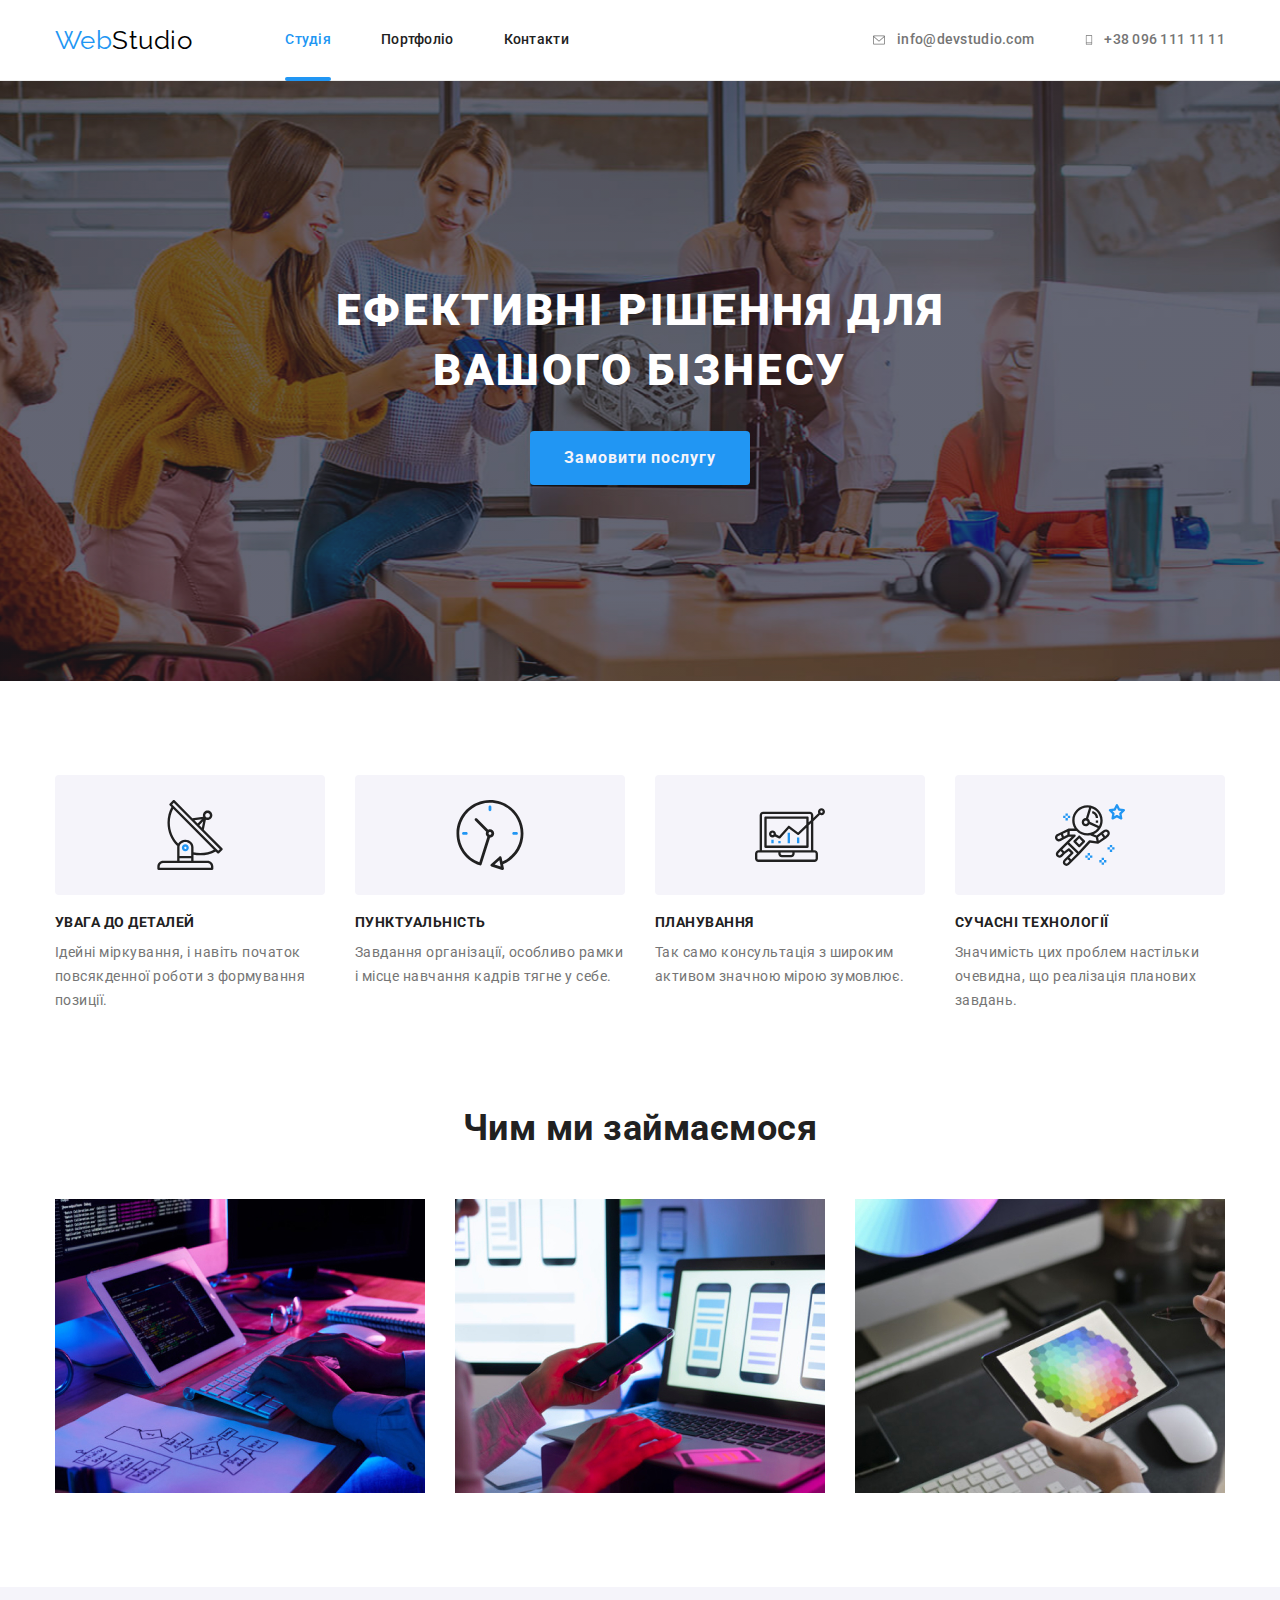
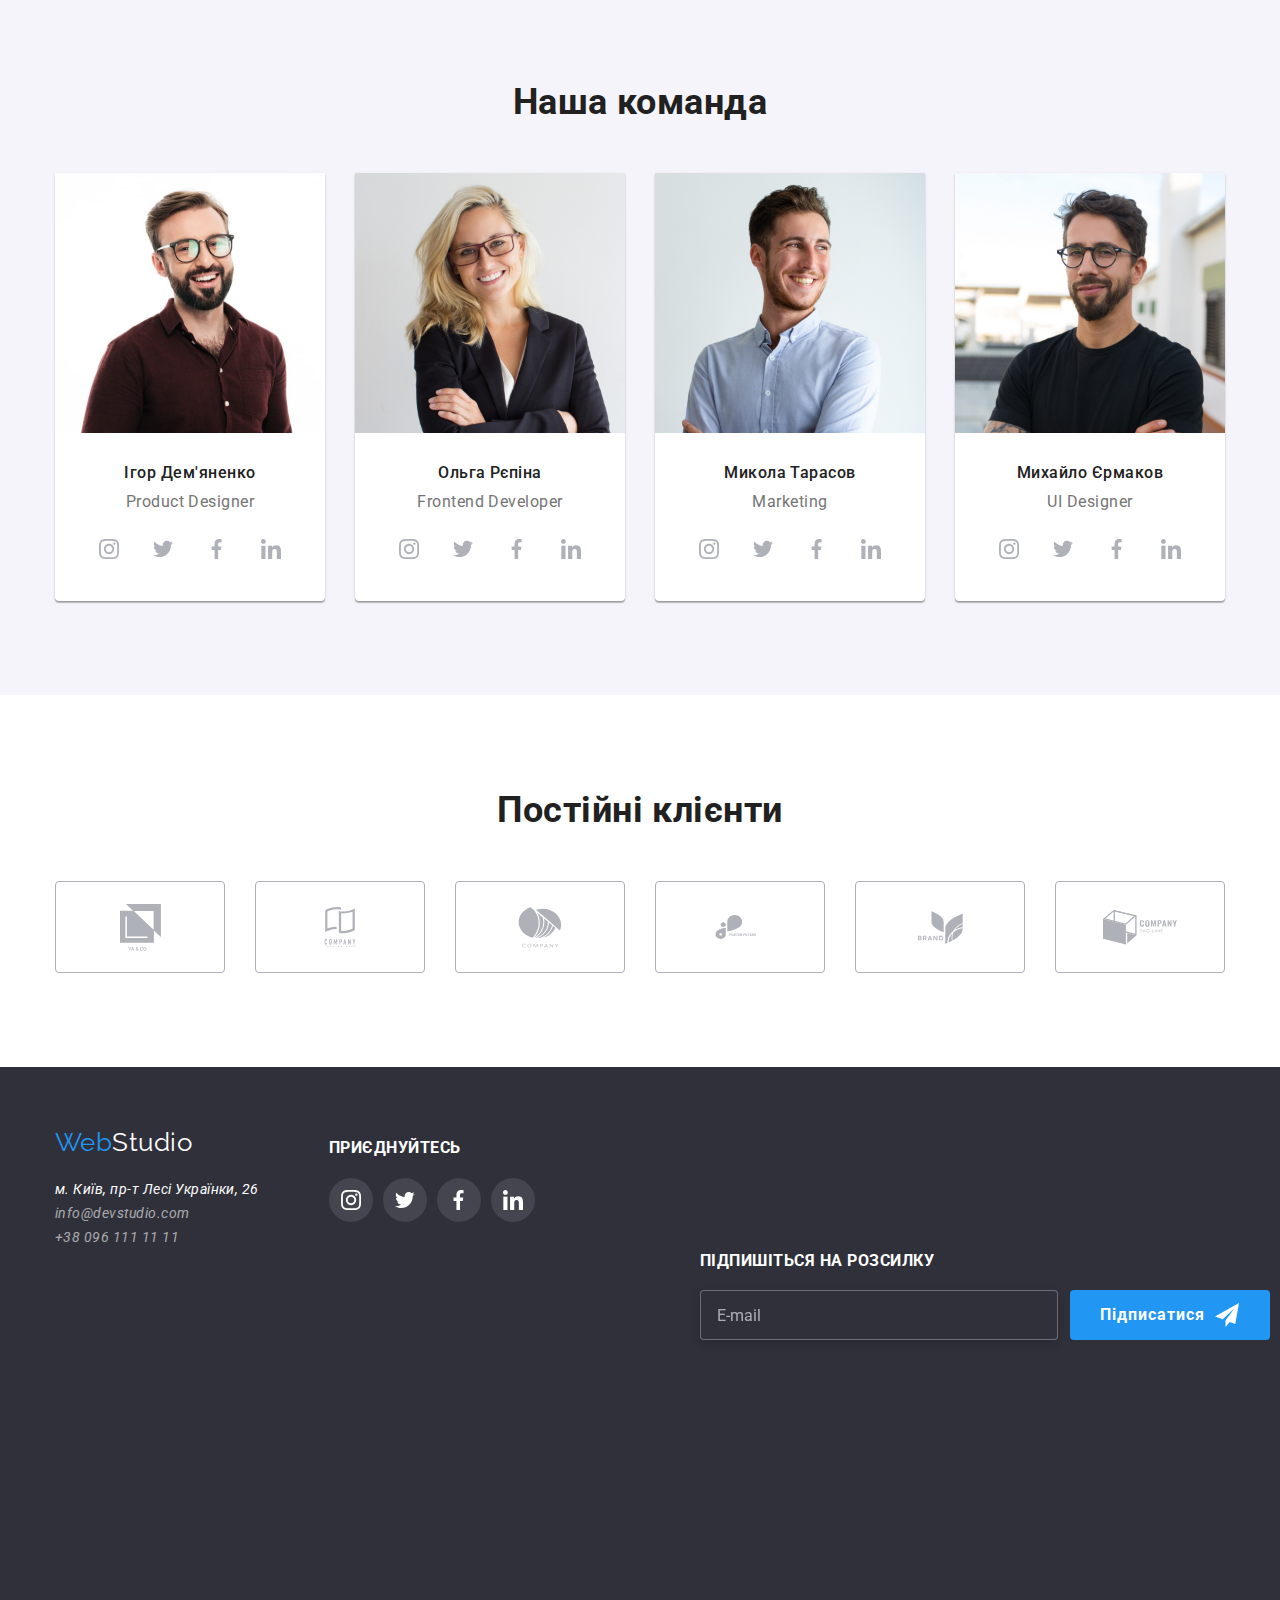
==== index.html @ 7c3bb938 "good" ====
<!DOCTYPE html>
<html lang="uk">
  <head>
    <meta charset="UTF-8" />
    <meta http-equiv="X-UA-Compatible" content="IE=edge" />
    <meta name="viewport" content="width=device-width, initial-scale=1.0" />
    <title>Студія</title>
    <link
      href="https://fonts.googleapis.com/css2?family=Raleway:wght@700&family=Roboto:wght@400;500;700;900&display=swap"
      rel="stylesheet"
    />
    <link
      rel="stylesheet"
      href="https://cdnjs.cloudflare.com/ajax/libs/modern-normalize/1.1.0/modern-normalize.min.css"
    />
    <link rel="stylesheet" href="./css/styles.css"/>
  </head>
  <body>
    <!--Шапка-->
    <header class="page-header">
      <div class="container header">
        <nav class="site-nav">
          <a href="./index.html" class="logo">Web<span class="logo-style">Studio</span></a>
          <ul class="site-nav list">
            <li class="item"><a href="./index.html" class="link current">Студія</a></li>
            <li class="item"><a href="./portfolio.html" class="link">Портфоліо</a></li>
            <li class="item"><a href="" class="link">Контакти</a></li>
          </ul>
        </nav>
        <ul class="site-contact list">
          <li class="item">
            <a href="mailto:info@devstudio.com" class="link">
              <svg class="icon" width="16" height="12">
                <use href="./img/symbol-defs.svg#icon-mail"></use>
              </svg>
              info@devstudio.com</a
            >
          </li>
          <li class="item">
            <a href="tel:+380961111111" class="link">
              <svg class="icon" width="10" height="16">
                <use href="./img/symbol-defs.svg#icon-phone"></use>
              </svg>
              +38 096 111 11 11</a
            >
          </li>
        </ul>
      </div>
    </header>
    <main>
      <!--Рішення-->
    <section class="decision">
      <div class="decision-text">
        <h1 class="decision-title">Ефективні рішення для вашого бізнесу</h1>
        <button data-modal-open type="button" class="decision-button">Замовити послугу</button>
      </div>
    </section>
      <!--Переваги-->
      <section class="section benefits">
        <div class="container">
          <h2 class="section-title visually-hidden">Переваги</h2>
          <ul class="benefits list">
            <li class="item">
              <div class="thumb">
                <svg class="antenna" width="70" height="70">
                  <use href="./img/symbol-defs.svg#icon-antena"></use>
                </svg>
              </div>
              <h3 class="benefits-title">УВАГА ДО ДЕТАЛЕЙ</h3>
              <p class="benefits-text">
                Ідейні міркування, і навіть початок повсякденної роботи з формування позиції.
              </p>
            </li>
            <li class="item">
              <div class="thumb">
                <svg class="clock" width="70" height="70">
                  <use href="./img/symbol-defs.svg#icon-budilnik"></use>
                </svg>
              </div>
              <h3 class="benefits-title">ПУНКТУАЛЬНІСТЬ</h3>
              <p class="benefits-text">
                Завдання організації, особливо рамки і місце навчання кадрів тягне у себе.
              </p>
            </li>
            <li class="item">
              <div class="thumb">
                <svg class="diagram" width="70" height="70">
                  <use href="./img/symbol-defs.svg#icon-loptop"></use>
                </svg>
              </div>
              <h3 class="benefits-title">ПЛАНУВАННЯ</h3>
              <p class="benefits-text">
                Так само консультація з широким активом значною мірою зумовлює.
              </p>
            </li>
            <li class="item">
              <div class="thumb">
                <svg class="astronaut" width="70" height="70">
                  <use href="./img/symbol-defs.svg#icon-man"></use>
                </svg>
              </div>
              <h3 class="benefits-title">СУЧАСНІ ТЕХНОЛОГІЇ</h3>
              <p class="benefits-text">
                Значимість цих проблем настільки очевидна, що реалізація планових завдань.
              </p>
            </li>
          </ul>
        </div>
      </section>
      <!--Варіанти послуг-->
      <section class="section services">
        <div class="container">
          <h2 class="section-title">Чим ми займаємося</h2>
          <ul class="services list">
            <li class="item">
              <img src="./img/box1.jpg" alt="настільний комп'ютер" class="img" width="370" />
            </li>
            <li class="item">
              <img src="./img/box2.jpg" alt="мобільний телефон" class="img" width="370" />
            </li>
            <li class="item">
              <img src="./img/box3.jpg" alt="малюнок на планшеті" class="img" width="370" />
            </li>
          </ul>
        </div>
      </section>
      <!--Команда-->
      <section class="section team">
        <div class="container">
          <h2 class="section-title">Наша команда</h2>
          <ul class="team list">
            <li class="item">
              <img src="./img/card1.jpg" alt="фото чоловіка" class="img" width="270" />
              <div class="content">
                <h3 class="team-title">Ігор Дем'яненко</h3>
                <p lang="en" class="team-text">Product Designer</p>
                <ul class="soc list">
                  <li class="soc-item">
                    <a href="" target="_blank" rel="noopener noreferrer nofollow" aria-label="Ссылка на Instagram" class="icon-link">
                      <svg class="icon" width="20" height="20">
                        <use href="./img/symbol-defs.svg#icon-instagram"></use>
                      </svg>
                    </a>
                  </li>
                  <li class="soc-item">
                    <a href="" target="_blank" rel="noopener noreferrer nofollow" aria-label="Ссылка на Twitter" class="icon-link">
                      <svg class="icon" width="20" height="20">
                        <use href="./img/symbol-defs.svg#icon-twitter"></use>
                      </svg>
                    </a>
                  </li>
                  <li class="soc-item">
                    <a href="" target="_blank" rel="noopener noreferrer nofollow" aria-label="Ссылка на Facebook" class="icon-link">
                      <svg class="icon" width="20" height="20">
                        <use href="./img/symbol-defs.svg#icon-faceboock"></use>
                      </svg>
                    </a>
                  </li>
                  <li class="soc-item">
                    <a href="" target="_blank" rel="noopener noreferrer nofollow" aria-label="Ссылка на LinkedIn" class="icon-link">
                      <svg class="icon" width="20" height="20">
                        <use href="./img/symbol-defs.svg#icon-linkedin"></use>
                      </svg>
                    </a>
                  </li>
                </ul>
              </div>
            </li>
            <li class="item">
              <img src="./img/card2.jpg" alt="фото жінки" class="img" width="270" />
              <div class="content">
                <h3 class="team-title">Ольга Рєпіна</h3>
                <p lang="en" class="team-text">Frontend Developer</p>
                <ul class="soc list">
                  <li class="soc-item">
                    <a href="" target="_blank" rel="noopener noreferrer nofollow" aria-label="Ссылка на Instagram" class="icon-link">
                      <svg class="icon" width="20" height="20">
                        <use href="./img/symbol-defs.svg#icon-instagram"></use>
                      </svg>
                    </a>
                  </li>
                  <li class="soc-item">
                    <a href="" target="_blank" rel="noopener noreferrer nofollow" aria-label="Ссылка на Twitter" class="icon-link">
                      <svg class="icon" width="20" height="20">
                        <use href="./img/symbol-defs.svg#icon-twitter"></use>
                      </svg>
                    </a>
                  </li>
                  <li class="soc-item">
                    <a href="" target="_blank" rel="noopener noreferrer nofollow" aria-label="Ссылка на Facebook" class="icon-link">
                      <svg class="icon" width="20" height="20">
                        <use href="./img/symbol-defs.svg#icon-faceboock"></use>
                      </svg>
                    </a>
                  </li>
                  <li class="soc-item">
                    <a href="" target="_blank" rel="noopener noreferrer nofollow" aria-label="Ссылка на LinkedIn" class="icon-link">
                      <svg class="icon" width="20" height="20">
                        <use href="./img/symbol-defs.svg#icon-linkedin"></use>
                      </svg>
                    </a>
                  </li>
                </ul>
              </div>
            </li>
            <li class="item">
              <img src="./img/card3.jpg" alt="фото чоловіка" class="img" width="270" />
              <div class="content">
                <h3 class="team-title">Микола Тарасов</h3>
                <p lang="en" class="team-text">Marketing</p>
                <ul class="soc list">
                  <li class="soc-item">
                    <a href="" target="_blank" rel="noopener noreferrer nofollow" aria-label="Ссылка на Instagram" class="icon-link">
                      <svg class="icon" width="20" height="20">
                        <use href="./img/symbol-defs.svg#icon-instagram"></use>
                      </svg>
                    </a>
                  </li>
                  <li class="soc-item">
                    <a href="" target="_blank" rel="noopener noreferrer nofollow" aria-label="Ссылка на Twitter" class="icon-link">
                      <svg class="icon" width="20" height="20">
                        <use href="./img/symbol-defs.svg#icon-twitter"></use>
                      </svg>
                    </a>
                  </li>
                  <li class="soc-item">
                    <a href="" target="_blank" rel="noopener noreferrer nofollow" aria-label="Ссылка на Facebook" class="icon-link">
                      <svg class="icon" width="20" height="20">
                        <use href="./img/symbol-defs.svg#icon-faceboock"></use>
                      </svg>
                    </a>
                  </li>
                  <li class="soc-item">
                    <a href="" target="_blank" rel="noopener noreferrer nofollow" aria-label="Ссылка на LinkedIn" class="icon-link">
                      <svg class="icon" width="20" height="20">
                        <use href="./img/symbol-defs.svg#icon-linkedin"></use>
                      </svg>
                    </a>
                  </li>
                </ul>
              </div>
            </li>
            <li class="item">
              <img src="./img/card4.jpg" alt="фото чоловіка" class="img" width="270" />
              <div class="content">
                <h3 class="team-title">Михайло Єрмаков</h3>
                <p lang="en" class="team-text">UI Designer</p>
                <ul class="soc list">
                  <li class="soc-item">
                    <a href="" target="_blank" rel="noopener noreferrer nofollow" aria-label="Ссылка на Instagram" class="icon-link">
                      <svg class="icon" width="20" height="20">
                        <use href="./img/symbol-defs.svg#icon-instagram"></use>
                      </svg>
                    </a>
                  </li>
                  <li class="soc-item">
                    <a href="" target="_blank" rel="noopener noreferrer nofollow" aria-label="Ссылка на Twitter" class="icon-link">
                      <svg class="icon" width="20" height="20">
                        <use href="./img/symbol-defs.svg#icon-twitter"></use>
                      </svg>
                    </a>
                  </li>
                  <li class="soc-item">
                    <a href="" target="_blank" rel="noopener noreferrer nofollow" aria-label="Ссылка на Facebook" class="icon-link">
                      <svg class="icon" width="20" height="20">
                        <use href="./img/symbol-defs.svg#icon-faceboock"></use>
                      </svg>
                    </a>
                  </li>
                  <li class="soc-item">
                    <a href="" target="_blank" rel="noopener noreferrer nofollow" aria-label="Ссылка на LinkedIn" class="icon-link">
                      <svg class="icon" width="20" height="20">
                        <use href="./img/symbol-defs.svg#icon-linkedin"></use>
                      </svg>
                    </a>
                  </li>
                </ul>
              </div>
            </li>
          </ul>
        </div>
      </section>
      <section class="section client">
        <div class="container">
          <h2 class="section-title">Постійні клієнти</h2>
          <ul class="clients list">
            <li class="item">
              <a href="" target="_blank" rel="noopener noreferrer nofollow" class="link">
                <svg class="icon" width="41" height="47">
                  <use href="./img/symbol-defs.svg#icon-yaco"></use>
                </svg>
              </a>
            </li>
            <li class="item">
              <a href="" target="_blank" rel="noopener noreferrer nofollow" class="link">
                <svg class="icon" width="40" height="52">
                  <use href="./img/symbol-defs.svg#icon-tagline"></use>
                </svg>
              </a>
            </li>
            <li class="item">
              <a href="" target="_blank" rel="noopener noreferrer nofollow" class="link">
                <svg class="icon" width="44" height="44">
                  <use href="./img/symbol-defs.svg#icon-lanos"></use>
                </svg>
              </a>
            </li>
            <li class="item">
              <a href="" target="_blank" rel="noopener noreferrer nofollow" class="link">
                <svg class="icon" width="85" height="50">
                  <use href="./img/symbol-defs.svg#icon-foster"></use>
                </svg>
              </a>
            </li>
            <li class="item">
              <a href="" target="_blank" rel="noopener noreferrer nofollow" class="link">
                <svg class="icon" width="63" height="45">
                  <use href="./img/symbol-defs.svg#icon-brand"></use>
                </svg>
              </a>
            </li>
            <li class="item">
              <a href="" target="_blank" rel="noopener noreferrer nofollow" class="link">
                <svg class="icon" width="94" height="74">
                  <use href="./img/symbol-defs.svg#icon-cube"></use>
                </svg>
              </a>
            </li>
          </ul>
        </div>
      </section>
    </main>
    <!--Футер-->
    <footer class="page-footer">
      <div class="container footer">
        <div>
          <a href="./index.html" class="logo footer">Web<span class="logo-style">Studio</span></a>
          <address class="footer-adress">
            <ul class="list">
              <li>
                <a
                  href="https://www.google.com.ua/maps/place/%D0%B1%D1%83%D0%BB.+%D0%9B%D0%B5%D1%81%D0%B8+%D0%A3%D0%BA%D1%80%D0%B0%D0%B8%D0%BD%D0%BA%D0%B8,+26,+%D0%9A%D0%B8%D0%B5%D0%B2,+02000/@50.4261244,30.5376992,18z/data=!4m5!3m4!1s0x40d4cf0e033ecbe9:0x57a4dffefec77da0!8m2!3d50.4265807!4d30.5383858?hl=ru"
                  class="link"
                  target="_blank"
                  rel="noopener noreferrer nofollow"
                  >м. Київ, пр-т Лесі Українки, 26</a
                >
              </li>
              <li>
                <a href="mailto:info@devstudio.com" class="contact link">info@devstudio.com</a>
              </li>
              <li>
                <a href="tel:+380961111111" class="contact link">+38 096 111 11 11</a>
              </li>
            </ul>
          </address>
        </div>
        <div class="socnetwork">
          <h3>приєднуйтесь</h3>
          <ul class="list">
            <li class="item">
              <a href="" target="_blank" rel="noopener noreferrer nofollow" aria-label="Ссылка на Instagram" class="link">
                <svg class="icon insta" width="20" height="20">
                  <use href="./img/symbol-defs.svg#icon-instfoot"></use>
                </svg>
              </a>
            </li>
            <li class="item">
              <a href="" target="_blank" rel="noopener noreferrer nofollow" aria-label="Ссылка на Twitter" class="link">
                <svg class="icon twit" width="20" height="20">
                  <use href="./img/symbol-defs.svg#icon-twitfot"></use>
                </svg>
              </a>
            </li>
            <li class="item">
              <a href="" target="_blank" rel="noopener noreferrer nofollow" aria-label="Ссылка на Facebook" class="link">
                <svg class="icon face" width="20" height="20">
                  <use href="./img/symbol-defs.svg#icon-fffot"></use>
                </svg>
              </a>
            </li>
            <li class="item">
              <a href="" target="_blank" rel="noopener noreferrer nofollow" aria-label="Ссылка на LinkedIn" class="link">
                <svg class="icon linIn" width="20" height="20">
                  <use href="./img/symbol-defs.svg#icon-linkedin2"></use>
                </svg>
              </a>
            </li>
          </ul>
        </div>
      </div>
      <div class="subscription">
        <h3>Підпишіться на розсилку</h3>
        <form class="form-subscription js-speaker-form">
          <label for="mail">
            <input type="email" name="mail" placeholder="E-mail" />
          </label>
          <button type="submit" class="btn-subscription">
            Підписатися
            <svg class="icon" width="24" height="24">
              <use href="./img/symbol-defs.svg#icon-telegram"></use>
            </svg>
          </button>
        </form>
      </div>
    </footer>
      <div class="backdrop is-hidden" data-modal>
        <div class="modal">
          <form class="form-modal js-speaker-form">
            <h2>Залиште свої дані, ми вам передзвонимо</h2>
            <div class="form-field">
              <label for="name" class="form-label">Ім'я</label>
              <input type="name" name="name" class="form-input" id="name" />
              <svg class="icon" width="12" height="12">
                <use href="./img/symbol-defs.svg#icon-name"></use>
              </svg>
            </div>
            <div class="form-field">
              <label for="tel" class="form-label">Телефон </label>
              <input type="tel" name="tel" class="form-input" id="tel" />
              <svg class="icon" width="13" height="13">
                <use href="./img/symbol-defs.svg#icon-telefon"></use>
              </svg>
            </div>
            <div class="form-field">
              <label for="mail" class="form-label">Пошта</label>
              <input type="email" name="mail" class="form-input" id="mail" />
              <svg class="icon" width="15" height="12">
                <use href="./img/symbol-defs.svg#icon-konvert"></use>
              </svg>
            </div>
            <div class="form-field">
              <label for="comment" class="form-label">Коментар</label>
              <textarea name="comment" id="comment" class="area-imput" rows="7" placeholder="Введіть текст"></textarea>
            </div>
      
            <label for="newsletter" class="newsletter" class="label-check">
              <input class="checkbox" type="checkbox" name="topic" value="newsletter" id="newsletter" />
              <div class="newsletter-icon">
                <svg class="icon-square" width="16" height="15">
                  <use href="./img/symbol-defs.svg#icon-ramka"></use>
                </svg>
                <svg class="icon-blu" width="16" height="15">
                  <use href="./img/symbol-defs.svg#icon-galka"></use>
                </svg>
              </div>
              Погоджуюся з розсилкою та приймаю
              <a class="terms" href="">Умови договору</a>
            </label>
      
            <button type="submit" class="bt-send">Відправити</button>
          </form>
          <button data-modal-close type="button" class="btn-close" aria-label="Close">
            <svg class="icon" width="11" height="11">
              <use href="./img/symbol-defs.svg#icon-x"></use>
            </svg>
          </button>
        </div>
      </div>
    <script src="./modal.js"></script>
  </body>
</html>
---- css/styles.css ----
:root {
    --primary-text-color: #757575;
    --title-text-color: #212121;
    --accent-color: #2196f3;
    --primary-white-color: #ffffff;
    --logo-color: #000000;
    --accent-second-color: rgba(255, 255, 255, 0.6);
    --primary-bg-color: #2f303a;
    --accent-bg-color: #f5f4fa;
    --border-color-portf: #eeeeee;
    --decision-bg-color: #c4c4c4;
    --border-color-header: #ececec;
    --icon-link-color: #afb1b8;
    --cubic-bezier: cubic-bezier(0.4, 0, 0.2, 1);
}

body {
    background-color: var(--primary-white-color);
    color: var(--primary-text-color);
    font-family: 'Roboto', sans-serif;
    letter-spacing: 0.03em;
}

.container {
    margin-left: auto;
    margin-right: auto;
    width: 1200px;
    padding-left: 15px;
    padding-right: 15px;
}

.logo {
    color: var(--accent-color);
    font-family: 'Raleway', sans-serif;
    font-size: 26px;
    line-height: 1.19;
    text-decoration: none;
}

.link {
    text-decoration: none;
}

.list {
    list-style: none;
    margin: 0;
    padding: 0;
}

.visually-hidden {
    position: absolute;
    width: 1px;
    height: 1px;
    margin: -1px;
    border: 0;
    padding: 0;

    white-space: nowrap;
    clip-path: inset(100%);
    clip: rect(0 0 0 0);
    overflow: hidden;
}

/* Шапка */

.page-header {
    border-bottom: 1px solid var(--border-color-header);
}

.page-header .logo-style {
    color: var(--logo-color);
}

.header {
    display: flex;
    align-items: center;
}

.site-nav {
    display: flex;
    align-items: center;
}

.site-nav .item:not(:last-child) {
    margin-right: 50px;
}

.site-nav .link {
    display: block;
    padding-top: 32px;
    padding-bottom: 32px;
    font-weight: 500;
    font-size: 14px;
    line-height: 1.14;
    letter-spacing: 0.02em;
    color: var(--title-text-color);

    transition: color 250ms var(--cubic-bezier);
}

.site-nav.list {
    margin-left: 93px;
}

.site-nav .link:hover,
.site-nav .link:focus {
    color: var(--accent-color);
}

.site-nav .link.current {
    color: var(--accent-color);
}

.site-nav .item {
    position: relative;
}

.current::after {
    position: absolute;
    bottom: -1px;
    left: 0;
    content: '';
    display: block;
    width: 100%;
    height: 4px;
    background-color: var(--accent-color);
    border-radius: 2px;
}

.site-contact {
    display: flex;
    margin-left: auto;
}

.site-contact .link {
    display: flex;
    padding-top: 32px;
    padding-bottom: 32px;
    font-weight: 500;
    font-size: 14px;
    line-height: 1.14;
    letter-spacing: 0.02em;
    color: var(--primary-text-color);
    align-items: center;
    justify-content: center;

    transition: color 250ms var(--cubic-bezier);
}

.site-contact .icon {
    margin-right: 10px;
    fill: currentColor;
}

.site-contact .item:not(:last-child) {
    margin-right: 50px;
}

.site-contact .link:hover,
.site-contact .link:focus {
    color: var(--accent-color);
}

/* Рішення */
.decision {
    max-width: 1600px;
    height: 600px;
    margin-left: auto;
    margin-right: auto;
    padding-top: 200px;
    padding-bottom: 200px;
    background-image: linear-gradient(to right, rgba(47, 48, 58, 0.4), rgba(47, 48, 58, 0.4)),
        url(../img/hero.jpg);
    background-size: cover;
    background-repeat: no-repeat;
    background-position: center;
    background-color: var(--decision-bg-color);
    text-align: center;
}

.decision-text {
    max-width: 700px;
    margin-left: auto;
    margin-right: auto;
}

.decision-title {
    margin-top: 0;
    margin-bottom: 30px;
    color: var(--primary-white-color);
    font-weight: 900;
    font-size: 44px;
    line-height: 1.36;
    letter-spacing: 0.06em;
    text-transform: uppercase;
}

.decision-button {
    font-weight: 700;
    font-size: 16px;
    line-height: 1.88;
    letter-spacing: 0.06em;
    border-color: transparent;
    cursor: pointer;
    /* box-shadow: 0px 4px 4px rgba(0, 0, 0, 0.15); */
    border-radius: 4px;
    padding: 10px 32px;
    min-height: 50px;
    background-color: var(--accent-color);
    color:var(--accent-bg-color) ;

    transition: background-color 250ms var(--cubic-bezier), color 250ms var(--cubic-bezier),
        box-shadow 250ms var(--cubic-bezier);
}

.decision-button:hover,
.decision-button:focus {
   
    
    box-shadow: 0px 4px 4px rgba(0, 0, 0, 0.15);
    background-color: var(--accent-color);
    color: var(--primary-white-color);
}

/* Секциії */
.section {
    padding-top: 94px;
    padding-bottom: 94px;
}

.section-title {
    margin-top: 0;
    margin-bottom: 50px;
    color: var(--title-text-color);
    font-size: 36px;
    line-height: 1.17;
    text-align: center;
}

/* Перваги */
.benefits.list {
    display: flex;
    flex-wrap: wrap;
    gap: 30px;
}

.benefits.list .item {
    flex-basis: calc((100% - 90px) / 4);
}

.section.benefits {
    padding-bottom: 47px;
}

.thumb {
    display: flex;
    height: 120px;
    align-items: center;
    justify-content: center;
    border-radius: 4px;
    background-color: var(--accent-bg-color);
}


.benefits-title {
    margin-top: 0;
    margin-bottom: 10px;
    padding-top: 20px;
    color: var(--title-text-color);
    font-size: 14px;
    line-height: 1.14;
    text-transform: uppercase;
}

.benefits-text {
    margin-top: 0;
    margin-bottom: 0;
    font-size: 14px;
    line-height: 1.71;
}

/* Варіанти послуг */
.section.services {
    padding-top: 47px;
}

.services.list {
    display: flex;
    flex-wrap: wrap;
    gap: 30px;
}

.services.list .item {
    flex-basis: calc((100% - 60px) / 3);
    position: relative;
}

.services.list .img {
    display: block;
    width: 100%;
}

.services-text {
    position: absolute;
    margin-top: 0;
    margin-bottom: 0;
    top: 50%;
    left: 50%;
    transform: translate(-50%, -50%);

    font-weight: 700;
    font-size: 14px;
    line-height: 1.14;
    text-transform: uppercase;
    color: var(--primary-white-color);
}

.services-title {
    position: absolute;
    bottom: 0;
    left: 0;
    min-width: 100%;
    min-height: 70px;
    background-color: rgba(47, 48, 58, 0.8);
}

/* Команда */
.section.team {
    background-color: var(--accent-bg-color);
}

.team-title {
    margin-top: 0;
    margin-bottom: 10px;
    color: var(--title-text-color);
    font-weight: 500;
    font-size: 16px;
    line-height: 1.19;
}

.team-text {
    margin-top: 0;
    margin-bottom: 16px;
    font-size: 16px;
    line-height: 1.19;
}

.team.list {
    display: flex;
    flex-wrap: wrap;
    gap: 30px;
    text-align: center;
}

.team.list .item {
    flex-basis: calc((100% - 90px) / 4);
    max-height: 428px;
    background-color: var(--primary-white-color);
    box-shadow: 0px 1px 3px rgba(0, 0, 0, 0.12), 0px 1px 1px rgba(0, 0, 0, 0.14),
        0px 2px 1px rgba(0, 0, 0, 0.2);
    border-radius: 0px 0px 4px 4px;
}

.team.list .img {
    width: 100%;
    display: block;
}

.team .content {
    padding-top: 30px;
    padding-bottom: 30px;
    padding-left: 10px;
    padding-right: 10px;
}

.soc.list {
    display: flex;
    /* margin-bottom: 30px; */
    align-items: center;
    justify-content: center;
}

.soc.list .soc-item:not(:last-child) {
    margin-right: 10px;
}

.soc.list .icon-link {
    display: flex;
    height: 44px;
    width: 44px;
    border-radius: 50%;
    align-items: center;
    justify-content: center;
    color: var(--icon-link-color);

    transition: background-color 250ms var(--cubic-bezier), color 250ms var(--cubic-bezier);
}

.soc.list .icon-link:hover,
.soc.list .icon-link:focus {
    color: var(--primary-white-color);
    background-color: var(--accent-color);
}

.icon-link .icon {
    fill: currentColor;
}

/* Наші клієнти */
.clients.list {
    display: flex;
}

.clients.list .item:not(:last-child) {
    margin-right: 30px;
}

.clients.list .link {
    display: flex;
    height: 92px;
    width: 170px;
    border: 1px solid var(--icon-link-color);
    border-radius: 4px;
    align-items: center;
    justify-content: center;
    color: var(--icon-link-color);

    transition: border-color 250ms var(--cubic-bezier), color 250ms var(--cubic-bezier);
}

.clients.list .link:hover,
.clients.list .link:focus {
    color: var(--accent-color);
    border-color: var(--accent-color);
}

.clients.list .icon {
    fill: currentColor;
}

/* Футер */
.page-footer {
    background-color: var(--primary-bg-color);
    padding-top: 60px;
    padding-bottom: 60px;
}

.page-footer .logo-style {
    color: var(--primary-white-color);
}

.footer-adress .link {
    /* font-style: normal; */
    font-size: 14px;
    line-height: 1.71;
    color: var(--primary-white-color);

    transition: color 250ms var(--cubic-bezier);
}

.contact.link {
    color: var(--accent-second-color);
}

.footer-adress .link:hover,
.footer-adress .link:focus {
    color: var(--accent-color);
}

.container.footer {
    display: flex;
}

.logo.footer {
    display: inline-block;
    margin-bottom: 20px;
}

.socnetwork {
    margin-left: 70px;
    padding-top: 12px;
    color: var(--primary-white-color);
    font-weight: 700;
    font-size: 14px;
    line-height: 1.14;
    text-transform: uppercase;
}

.socnetwork h3 {
    margin-top: 0;
    margin-bottom: 20px;
}

.socnetwork .list {
    display: flex;
    margin-bottom: 30px;
}

.socnetwork .item:not(:last-child) {
    margin-right: 10px;
}

.socnetwork .link {
    display: flex;
    height: 44px;
    width: 44px;
    background: rgba(255, 255, 255, 0.1);
    border-radius: 50%;
    align-items: center;
    justify-content: center;

    transition: background-color 250ms var(--cubic-bezier);
}

.socnetwork .link:hover,
.socnetwork .link:focus {
    background-color: var(--accent-color);
}

.subscription {
    
    margin-left: 700px;
    margin-bottom: 200px;
    color: var(--primary-white-color);
    font-weight: 700;
    font-size: 14px;
    line-height: 1.14;
    text-transform: uppercase;
}

.subscription h3 {
    margin-top: 0;
    margin-bottom: 20px;
}

.form-subscription {
    display: flex;
    align-items: center;
    text-align: center;
}

.btn-subscription {
    display: flex;
    margin-left: 12px;
    padding: 10px 28px;
    width: 200px;
    height: 50px;
    font-weight: 700;
    font-size: 16px;
    line-height: 1.88;
    align-items: center;
    text-align: center;
    letter-spacing: 0.06em;
    color: var(--primary-white-color);
    background-color: var(--accent-color);
    border-color: transparent;
    border-radius: 4px;
    cursor: pointer;
    transition: box-shadow 250ms var(--cubic-bezier);
}

.btn-subscription:hover,
.btn-subscription:focus {
    box-shadow: 0px 4px 4px rgba(0, 0, 0, 0.15);
}

.subscription .icon {
    margin-left: 10px;
}

.form-subscription input {
    padding-top: 15px;
    padding-bottom: 15px;
    padding-left: 16px;
    width: 358px;
    height: 50px;
    font-size: 16px;
    line-height: 1.25;
    color: inherit;

    background-color: var(--primary-bg-color);
    border: 1px solid rgba(255, 255, 255, 0.3);
    border-radius: 4px;
    filter: drop-shadow(0px 4px 4px rgba(0, 0, 0, 0.15));

    transition: border-color 250ms var(--cubic-bezier);
}

.form-subscription input::placeholder {
    font-size: 16px;
    line-height: 1.25;
    color: rgba(255, 255, 255, 0.6);
}

.form-subscription input:focus {
    outline: transparent;
    border-color: var(--accent-color);
}

/* Портфолио */
/* Наші роботи */
.page-portfolio {
    padding-top: 94px;
    padding-bottom: 94px;
}

.porfolio h1 {
    margin-top: 0;
    margin-bottom: 0;
    text-align: center;
}

.button.list {
    display: flex;
    margin-bottom: 50px;
    justify-content: center;
}

.button.list .item:not(:last-child) {
    margin-right: 8px;
}

.page-button {
    font-weight: 500;
    font-size: 16px;
    line-height: 1.63;
    letter-spacing: 0.03em;
    border-color: transparent;
    background-color: var(--accent-bg-color);
    cursor: pointer;
    border-radius: 4px;
    padding: 6px 22px;
    min-height: 38px;

    transition: background-color 250ms var(--cubic-bezier), color 250ms var(--cubic-bezier),
        box-shadow 250ms var(--cubic-bezier);
}

.page-button:hover,
.page-button:focus {
    color: var(--primary-white-color);
    background-color: var(--accent-color);
    box-shadow: 0px 3px 1px rgba(0, 0, 0, 0.1), 0px 1px 2px rgba(0, 0, 0, 0.08),
        0px 2px 2px rgba(0, 0, 0, 0.12);
}

.example-title {
    margin-top: 0;
    margin-bottom: 4px;

    color: var(--title-text-color);
    font-size: 18px;
    line-height: 2;
    letter-spacing: 0.06em;
}

.example-text {
    margin-top: 0;
    margin-bottom: 0;
    color: var(--primary-text-color);
    font-size: 16px;
    line-height: 1.88;
}

.example.list {
    display: flex;
    flex-wrap: wrap;
    gap: 30px;
}

.example.list .item {
    flex-basis: calc((100% - 60px) / 3);
}

.example.item .img {
    display: block;
    width: 100%;
}

.example .link {
    display: block;
    transition: box-shadow 250ms var(--cubic-bezier);
}

.example .link:hover,
.example .link:focus {
    box-shadow: 0px 1px 1px rgba(0, 0, 0, 0.12), 0px 4px 4px rgba(0, 0, 0, 0.06),
        1px 4px 6px rgba(0, 0, 0, 0.16);
}

.border {
    padding: 20px 24px;
    border-bottom: 1px solid var(--border-color-portf);
    border-right: 1px solid var(--border-color-portf);
    border-left: 1px solid var(--border-color-portf);
}

.thumb-portf {
    position: relative;
    overflow: hidden;
}

.portf-overlay {
    position: absolute;
    top: 0;
    left: 0;
    width: 100%;
    height: 100%;
    background-color: rgba(33, 150, 243, 0.9);
    font-size: 18px;
    line-height: 1.56;
    color: var(--primary-white-color);

    transform: translateY(100%);
    opacity: 0;

    transition: transform 250ms var(--cubic-bezier), opacity 250ms var(--cubic-bezier);
}

.example .link:hover .portf-overlay,
.example .link:focus .portf-overlay {
    transform: translateY(0);
    opacity: 1;
}

.overlay-text {
    margin-top: 0;
    margin-bottom: 0;
    width: 322px;
    max-height: 100%;

    display: block;
    position: absolute;
    top: 50%;
    left: 50%;
    transform: translate(-50%, -50%);
}

/* BACKDROP*/
.backdrop {
    position: fixed;
    top: 0;
    left: 0;
    width: 100vw;
    height: 100vh;
    background-color: rgba(0, 0, 0, 0.2);
    opacity: 1;
    transition: opacity 250ms var(--cubic-bezier);
}

.backdrop.is-hidden {
    opacity: 0;
    pointer-events: none;
    visibility: hidden;
}

.backdrop.is-hidden .modal {
    transform: translate(-50%, -50%) scale(0.9);
}

.modal {
    position: absolute;
    top: 50%;
    left: 50%;

    min-width: 528px;
    min-height: 581px;
    background-color: var(--primary-white-color);

    transform: translate(-50%, -50%) scale(1);
    transition: transform 250ms var(--cubic-bezier);
}

.btn-close {
    position: absolute;
    top: 1%;
    lesubscriptionft: 93%;
    width: 30px;
    height: 30px;
    background: var(--primary-white-color);
    border: 1px solid rgba(0, 0, 0, 0.1);
    border-radius: 50%;
    cursor: pointer;
}

.btn-close .icon {
    fill: currentColor;
    transition: color 250ms var(--cubic-bezier);
}

.btn-close .icon:hover {
    color: var(--accent-color);
}

.form-modal {
    display: flex;
    flex-direction: column;
    padding: 40px;
    /* width: 528px;
  height: 581px; */
    width: 100%;
    height: 100%;
    font-size: 12px;
    line-height: 1.17;
    letter-spacing: 0.01em;
    color: var(--title-text-color);
}

.form-modal h2 {
    margin-top: 0;
    margin-bottom: 12px;
    font-size: 20px;
    line-height: 1.15x;
    text-align: center;
    letter-spacing: 0.03em;
}

textarea {
    resize: none;
    border: 1px solid rgba(33, 33, 33, 0.2);
    border-radius: 4px;
    padding: 12px 16px;
}

textarea::placeholder {
    padding-top: 9px;
    color: rgba(117, 117, 117, 0.5);
    font-size: 12px;
    line-height: 1.17px;
    letter-spacing: 0.01em;
}

.newsletter {
    display: flex;
    align-items: center;

    margin-top: 20px;
    margin-bottom: 30px;
    font-size: 14px;
    line-height: 1.71;
    letter-spacing: 0.03em;
    color: var(--primary-text-color);
}

.newsletter-icon {
    display: flex;
    position: relative;
    width: 16px;
    height: 15px;
    margin-left: 12px;
    margin-right: 7px;
}

.terms {
    margin-left: 5px;
    text-decoration-line: underline;
    color: var(--accent-color);
}

.checkbox {
    position: absolute;
    width: 1px;
    height: 1px;
    margin: -1px;
    border: 0;
    padding: 0;
    clip: rect(0 0 0 0);
    overflow: hidden;
}

.icon-blu {
    position: absolute;
    opacity: 0;
    transition: opacity 250ms var(--cubic-bezier);
}

.checkbox:checked~.newsletter-icon .icon-blu {
    opacity: 1;
}

.icon-square {
    position: absolute;
    opacity: 1;
    transition: opacity 250ms var(--cubic-bezier);
}

.checkbox:checked~.newsletter-icon .icon-square {
    opacity: 0;
}

.form-field {
    display: flex;
    flex-direction: column;
    position: relative;
    /* margin-bottom: 10px; */
    color: var(--title-text-color);
}

.form-field:nth-child(-n + 4) {
    margin-bottom: 10px;
}

.form-label {
    color: var(--primary-text-color);
    margin-bottom: 4px;
}

.form-field .form-input {
    height: 40px;
    padding-left: 45px;
    border: 1px solid rgba(33, 33, 33, 0.2);
    border-radius: 4px;
}

.form-field .icon {
    position: absolute;
    top: 55%;
    left: 15px;
    fill: currentColor;
    transition: fill 250ms var(--cubic-bezier);
}

.form-input:focus~.icon {
    fill: var(--accent-color);
}

.form-input,
.area-imput {
    transition: border-color 250ms var(--cubic-bezier);
}

.form-input:focus,
.area-imput:focus {
    outline: transparent;
    border-color: var(--accent-color);
}

.bt-send {
    display: flex;
    padding: 10px 52px;
    width: 200px;
    height: 50px;
    align-self: center;
    font-weight: 700;
    font-size: 16px;
    line-height: 1.88;
    align-items: center;
    letter-spacing: 0.06em;
    background-color: var(--accent-color);
    color: var(--primary-white-color);
    border-color: transparent;
    border-radius: 4px;
    cursor: pointer;

    transition: box-shadow 250ms var(--cubic-bezier);
}

.bt-send:hover,
.bt-send:focus {
    box-shadow: 0px 4px 4px rgba(0, 0, 0, 0.15);
    background-color: #188CE8;
}
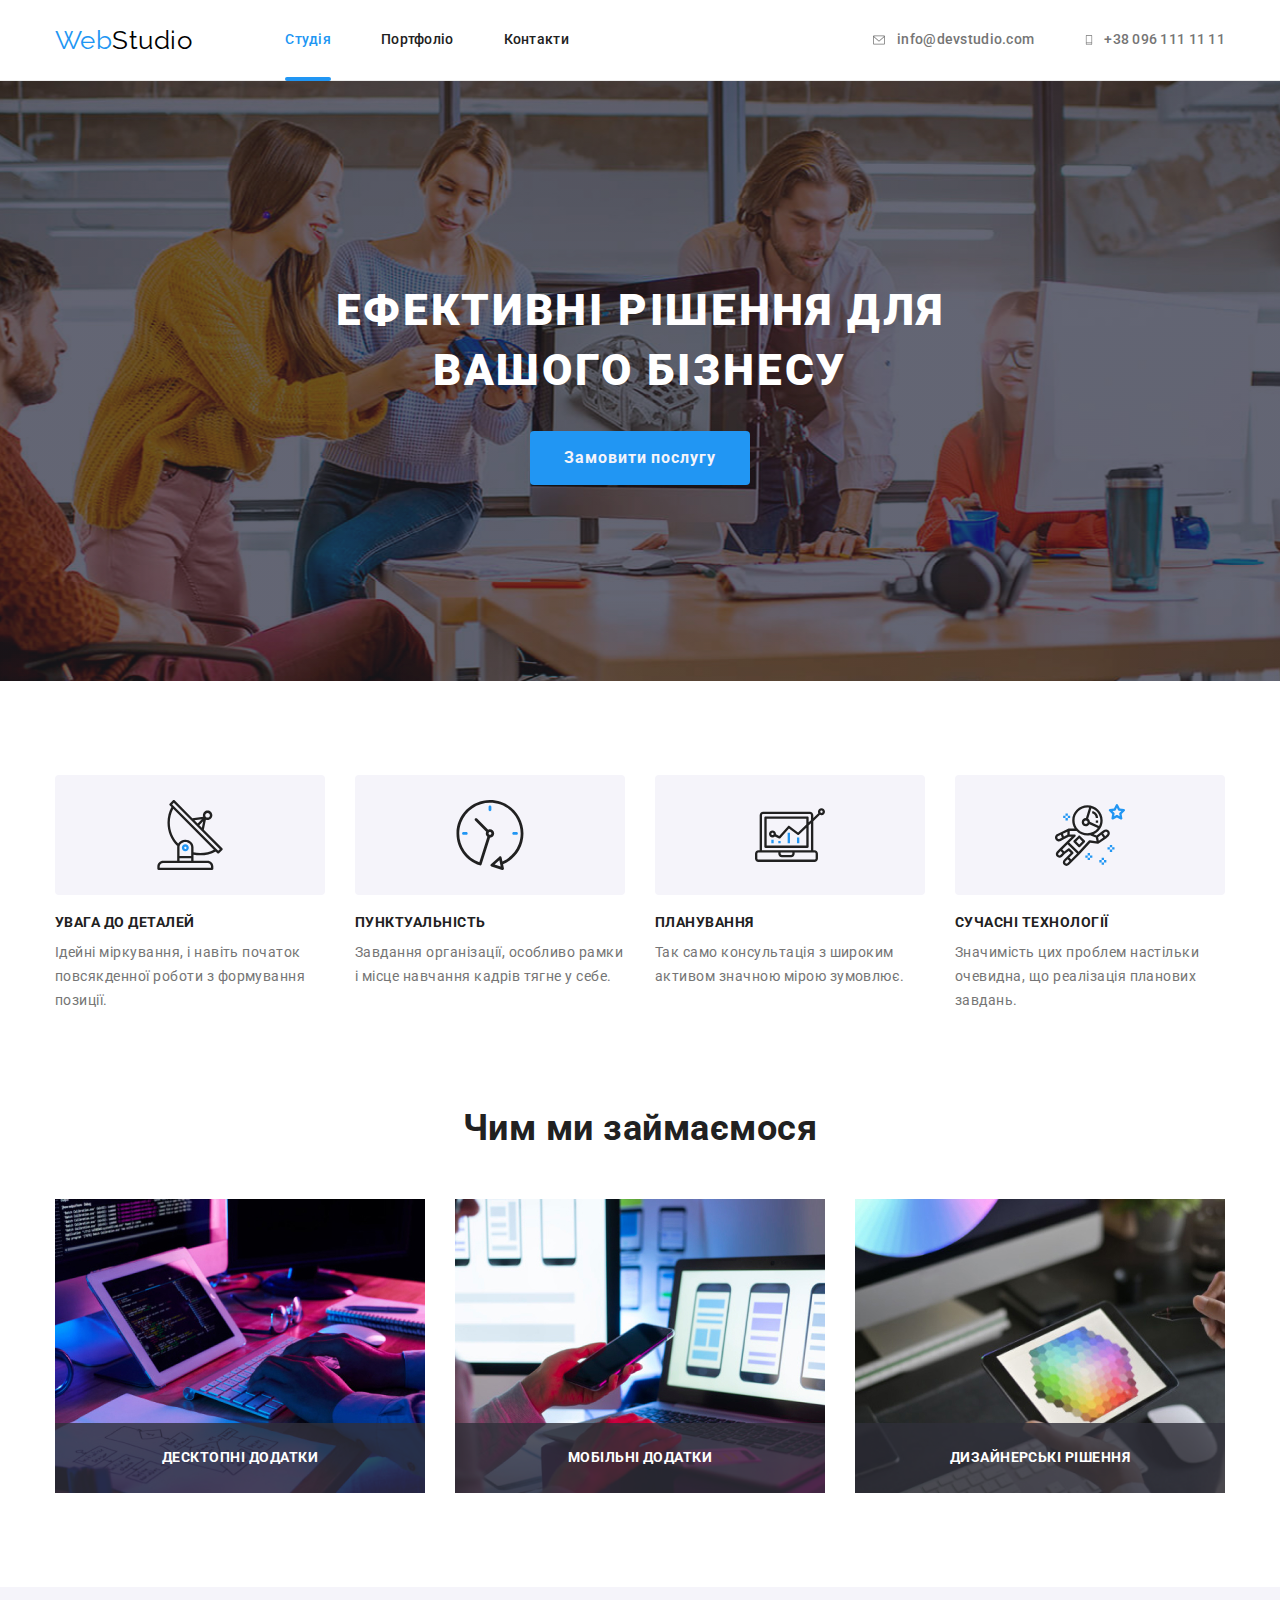
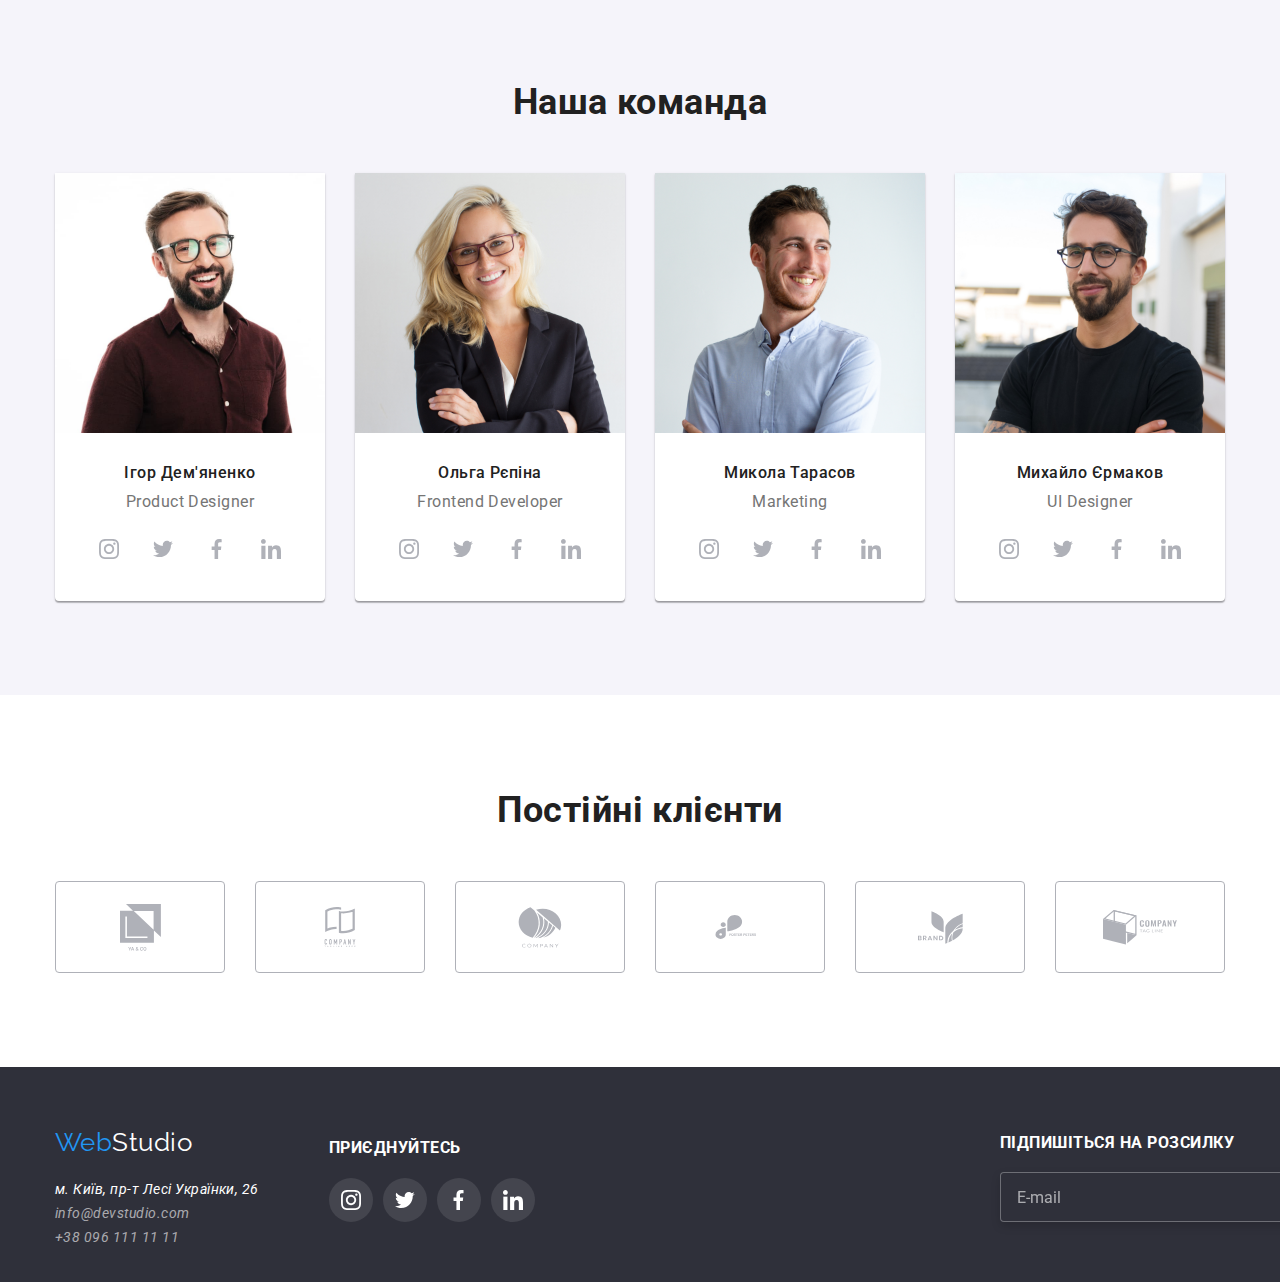
==== commit 6d546109: "06" ====
--- a/index.html
+++ b/index.html
@@ -114,12 +114,21 @@
           <ul class="services list">
             <li class="item">
               <img src="./img/box1.jpg" alt="настільний комп'ютер" class="img" width="370" />
+              <div class="services-title">
+                <p class="services-text">Десктопні додатки</p>
+              </div>
             </li>
             <li class="item">
               <img src="./img/box2.jpg" alt="мобільний телефон" class="img" width="370" />
+              <div class="services-title">
+                <p class="services-text">Мобільні додатки</p>
+              </div>
             </li>
             <li class="item">
               <img src="./img/box3.jpg" alt="малюнок на планшеті" class="img" width="370" />
+              <div class="services-title">
+                <p class="services-text">Дизайнерські рішення</p>
+              </div>
             </li>
           </ul>
         </div>
--- a/css/styles.css
+++ b/css/styles.css
@@ -206,8 +206,8 @@
     border-radius: 4px;
     padding: 10px 32px;
     min-height: 50px;
+    color: var(--accent-bg-color);
     background-color: var(--accent-color);
-    color:var(--accent-bg-color) ;
 
     transition: background-color 250ms var(--cubic-bezier), color 250ms var(--cubic-bezier),
         box-shadow 250ms var(--cubic-bezier);
@@ -215,11 +215,9 @@
 
 .decision-button:hover,
 .decision-button:focus {
-   
-    
+    color: var(--primary-white-color);
+    background-color: var(--accent-color);
     box-shadow: 0px 4px 4px rgba(0, 0, 0, 0.15);
-    background-color: var(--accent-color);
-    color: var(--primary-white-color);
 }
 
 /* Секциії */
@@ -518,9 +516,9 @@
 }
 
 .subscription {
-    
-    margin-left: 700px;
-    margin-bottom: 200px;
+    margin-left: 1000px;
+    margin-top: -130px;
+    padding-top: 12px;
     color: var(--primary-white-color);
     font-weight: 700;
     font-size: 14px;
@@ -774,7 +772,7 @@
 .btn-close {
     position: absolute;
     top: 1%;
-    lesubscriptionft: 93%;
+    left: 93%;
     width: 30px;
     height: 30px;
     background: var(--primary-white-color);
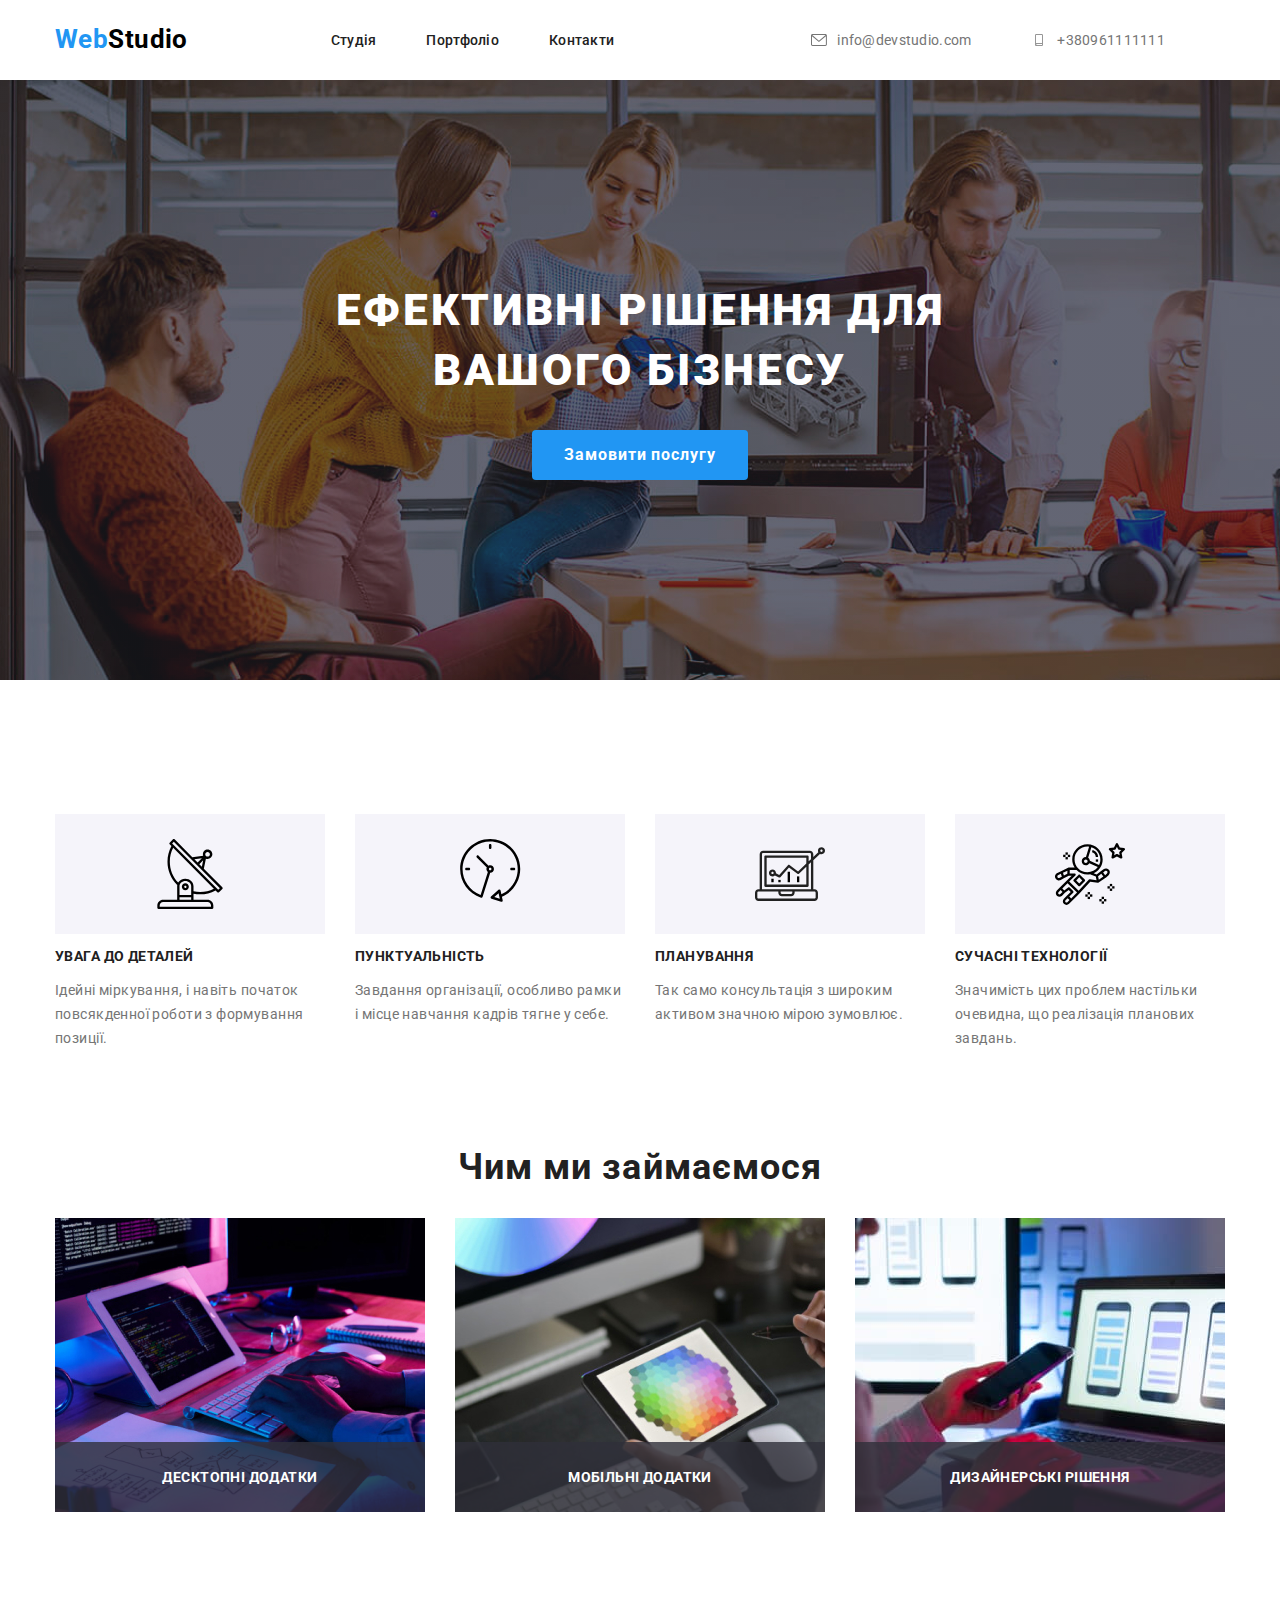
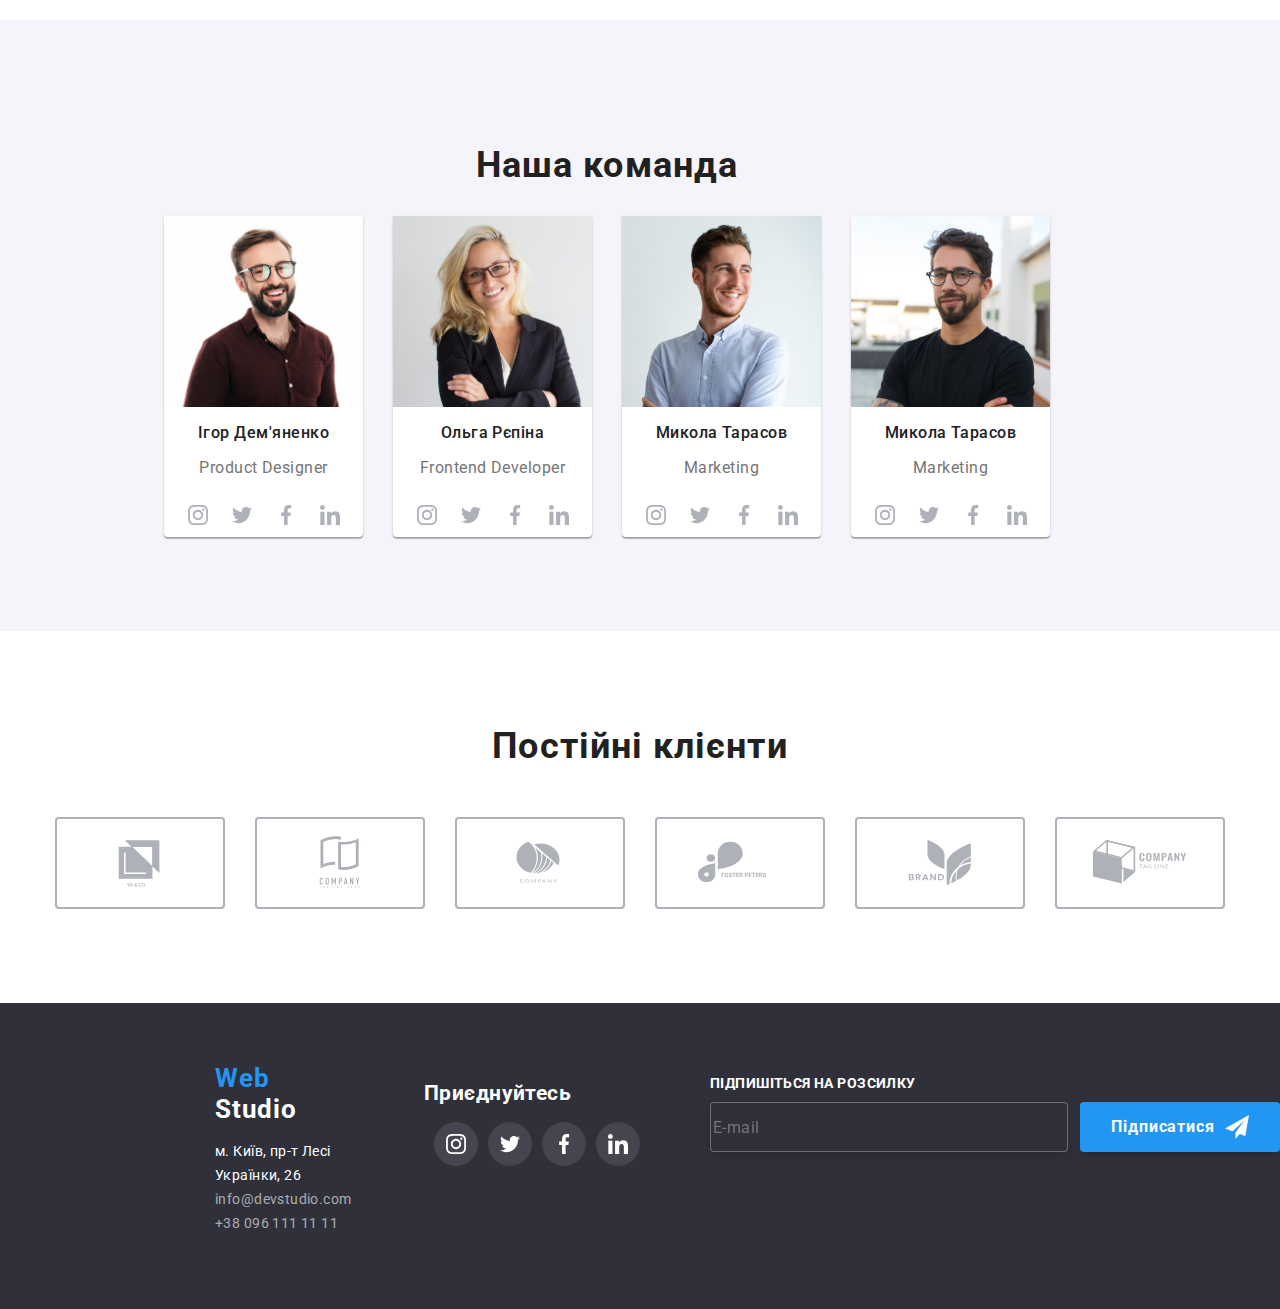
==== commit c66b666e: "123" ====
--- a/index.html
+++ b/index.html
@@ -4,334 +4,352 @@
     <meta charset="UTF-8" />
     <meta http-equiv="X-UA-Compatible" content="IE=edge" />
     <meta name="viewport" content="width=device-width, initial-scale=1.0" />
-    <title>Студія</title>
+    <title>Document</title>
+    <link rel="preconnect" href="https://fonts.googleapis.com" />
     <link
-      href="https://fonts.googleapis.com/css2?family=Raleway:wght@700&family=Roboto:wght@400;500;700;900&display=swap"
+      href="https://fonts.googleapis.com/css2?family=Montserrat:wght@400;700&family=Roboto:wght@400;500;700&display=swap"
       rel="stylesheet"
     />
     <link
       rel="stylesheet"
-      href="https://cdnjs.cloudflare.com/ajax/libs/modern-normalize/1.1.0/modern-normalize.min.css"
+      href="https://cdnjs.cloudflare.com/ajax/libs/modern-normalize/1.0.0/modern-normalize.min.css"
     />
-    <link rel="stylesheet" href="./css/styles.css"/>
+    <link rel="stylesheet" href="styles/styles.css" />
   </head>
+
   <body>
-    <!--Шапка-->
-    <header class="page-header">
-      <div class="container header">
-        <nav class="site-nav">
-          <a href="./index.html" class="logo">Web<span class="logo-style">Studio</span></a>
-          <ul class="site-nav list">
-            <li class="item"><a href="./index.html" class="link current">Студія</a></li>
-            <li class="item"><a href="./portfolio.html" class="link">Портфоліо</a></li>
-            <li class="item"><a href="" class="link">Контакти</a></li>
+    <!--topsite-->
+    <!-- info -->
+    <header class="header">
+      <div class="container header__wrap">
+        <a class="header__logo" href="./index.html"
+          >Web<span class="header__accent">Studio</span></a
+        >
+        <nav class="header__nav">
+          <ul class="header__list">
+            <li class="header__item">
+              <a class="header__link studia" href="./index.html">Студія</a>
+            </li>
+            <li class="header__item">
+              <a class="header__link porfolio" href="./portfolio.html">Портфоліо</a>
+            </li>
+            <li class="header__item contakt"><a class="header__link" href="#">Контакти</a></li>
           </ul>
         </nav>
-        <ul class="site-contact list">
-          <li class="item">
-            <a href="mailto:info@devstudio.com" class="link">
-              <svg class="icon" width="16" height="12">
-                <use href="./img/symbol-defs.svg#icon-mail"></use>
+        <ul class="header__contact">
+          <li class="header__contact-list">
+            <a class="header__contact-item" href="mailto:info@devstudio.com">
+              <svg class="icon__header" width="16px" height="12px">
+                <use href="./img/symbol-defs.svg#icon-envelope-hover"></use>
               </svg>
               info@devstudio.com</a
             >
           </li>
-          <li class="item">
-            <a href="tel:+380961111111" class="link">
-              <svg class="icon" width="10" height="16">
-                <use href="./img/symbol-defs.svg#icon-phone"></use>
+          <li class="header__contact-list">
+            <a class="header__contact-item" href="tel:+380961111111">
+              <svg class="icon__header" width="16px" height="12px">
+                <use href="./img/symbol-defs.svg#icon-smartphone"></use>
               </svg>
-              +38 096 111 11 11</a
+              +380961111111</a
             >
           </li>
         </ul>
       </div>
     </header>
-    <main>
-      <!--Рішення-->
-    <section class="decision">
-      <div class="decision-text">
-        <h1 class="decision-title">Ефективні рішення для вашого бізнесу</h1>
-        <button data-modal-open type="button" class="decision-button">Замовити послугу</button>
-      </div>
-    </section>
-      <!--Переваги-->
-      <section class="section benefits">
+    <!--h1-->
+    <main class="main">
+      <section class="main__info section">
         <div class="container">
-          <h2 class="section-title visually-hidden">Переваги</h2>
-          <ul class="benefits list">
-            <li class="item">
-              <div class="thumb">
-                <svg class="antenna" width="70" height="70">
-                  <use href="./img/symbol-defs.svg#icon-antena"></use>
+          <h1 class="main__title">Ефективні рішення для вашого бізнесу</h1>
+          <button type="button" class="main__btn" data-modal-open>Замовити послугу</button>
+        </div>
+      </section>
+      <!--info-->
+      <section class="info section">
+        <div class="container">
+          <h2 class="info__title">info</h2>
+          <ul class="info__list">
+            <li class="info__item">
+              <div class="info__icon">
+                <svg class="icon__info" width="70px" height="70px">
+                  <use href="./img/symbol-defs.svg#icon-antenna-1"></use>
                 </svg>
               </div>
-              <h3 class="benefits-title">УВАГА ДО ДЕТАЛЕЙ</h3>
-              <p class="benefits-text">
+              <h3 class="info__name">УВАГА ДО ДЕТАЛЕЙ</h3>
+              <p class="info__text">
                 Ідейні міркування, і навіть початок повсякденної роботи з формування позиції.
               </p>
             </li>
-            <li class="item">
-              <div class="thumb">
-                <svg class="clock" width="70" height="70">
-                  <use href="./img/symbol-defs.svg#icon-budilnik"></use>
+            <li class="info__item">
+              <div class="info__icon">
+                <svg class="icon__info" width="70px" height="70px">
+                  <use href="./img/symbol-defs.svg#icon-clock-1"></use>
                 </svg>
               </div>
-              <h3 class="benefits-title">ПУНКТУАЛЬНІСТЬ</h3>
-              <p class="benefits-text">
+              <h3 class="info__name">ПУНКТУАЛЬНІСТЬ</h3>
+              <p class="info__text">
                 Завдання організації, особливо рамки і місце навчання кадрів тягне у себе.
               </p>
             </li>
-            <li class="item">
-              <div class="thumb">
-                <svg class="diagram" width="70" height="70">
-                  <use href="./img/symbol-defs.svg#icon-loptop"></use>
+            <li class="info__item">
+              <div class="info__icon">
+                <svg class="icon__info" width="70px" height="70px">
+                  <use href="./img/symbol-defs.svg#icon-diagram-1"></use>
                 </svg>
               </div>
-              <h3 class="benefits-title">ПЛАНУВАННЯ</h3>
-              <p class="benefits-text">
+              <h3 class="info__name">ПЛАНУВАННЯ</h3>
+              <p class="info__text">
                 Так само консультація з широким активом значною мірою зумовлює.
               </p>
             </li>
-            <li class="item">
-              <div class="thumb">
-                <svg class="astronaut" width="70" height="70">
-                  <use href="./img/symbol-defs.svg#icon-man"></use>
+            <li class="info__item">
+              <div class="info__icon">
+                <svg class="icon__info" width="70px" height="70px">
+                  <use href="./img/symbol-defs.svg#icon-astronaut-1"></use>
                 </svg>
               </div>
-              <h3 class="benefits-title">СУЧАСНІ ТЕХНОЛОГІЇ</h3>
-              <p class="benefits-text">
+              <h3 class="info__name">СУЧАСНІ ТЕХНОЛОГІЇ</h3>
+              <p class="info__text">
                 Значимість цих проблем настільки очевидна, що реалізація планових завдань.
               </p>
             </li>
           </ul>
         </div>
       </section>
-      <!--Варіанти послуг-->
-      <section class="section services">
+
+      <!--Чим ми займаємося-->
+      <section class="about__company section">
         <div class="container">
-          <h2 class="section-title">Чим ми займаємося</h2>
-          <ul class="services list">
-            <li class="item">
-              <img src="./img/box1.jpg" alt="настільний комп'ютер" class="img" width="370" />
-              <div class="services-title">
-                <p class="services-text">Десктопні додатки</p>
-              </div>
-            </li>
-            <li class="item">
-              <img src="./img/box2.jpg" alt="мобільний телефон" class="img" width="370" />
-              <div class="services-title">
-                <p class="services-text">Мобільні додатки</p>
-              </div>
-            </li>
-            <li class="item">
-              <img src="./img/box3.jpg" alt="малюнок на планшеті" class="img" width="370" />
-              <div class="services-title">
-                <p class="services-text">Дизайнерські рішення</p>
-              </div>
+          <h2 class="about__title">Чим ми займаємося</h2>
+          <ul class="about__list">
+            <li class="about__item">
+              <a class="about__link" href="#">
+                <div class="about__img">
+                  <img src="img/box1.jpg" alt="стіл із клавіатурою та планшетом" width="370" />
+                  <div class="about__overlay">
+                    <p class="about__overlay-text">Десктопні додатки</p>
+                  </div>
+                </div>
+              </a>
+            </li>
+            <li class="about__item">
+              <a class="about__link" href="#">
+                <div class="about__img">
+                  <img src="img/box3.jpg" alt="Процює за планшетом" width="370" />
+                  <div class="about__overlay">
+                    <p class="about__overlay-text">Мобільні додатки</p>
+                  </div>
+                </div>
+              </a>
+            </li>
+            <li class="about__item">
+              <a class="about__link" href="#">
+                <div class="about__img">
+                  <img
+                    src="img/box2.jpg"
+                    alt="Людина користується ноутбуком та телефоном"
+                    width="370"
+                  />
+                  <div class="about__overlay">
+                    <p class="about__overlay-text">Дизайнерські рішення</p>
+                  </div>
+                </div>
+              </a>
             </li>
           </ul>
         </div>
       </section>
-      <!--Команда-->
-      <section class="section team">
+      <!--team-->
+      <section class="about__team">
         <div class="container">
-          <h2 class="section-title">Наша команда</h2>
-          <ul class="team list">
-            <li class="item">
-              <img src="./img/card1.jpg" alt="фото чоловіка" class="img" width="270" />
-              <div class="content">
-                <h3 class="team-title">Ігор Дем'яненко</h3>
-                <p lang="en" class="team-text">Product Designer</p>
-                <ul class="soc list">
-                  <li class="soc-item">
-                    <a href="" target="_blank" rel="noopener noreferrer nofollow" aria-label="Ссылка на Instagram" class="icon-link">
-                      <svg class="icon" width="20" height="20">
-                        <use href="./img/symbol-defs.svg#icon-instagram"></use>
-                      </svg>
-                    </a>
-                  </li>
-                  <li class="soc-item">
-                    <a href="" target="_blank" rel="noopener noreferrer nofollow" aria-label="Ссылка на Twitter" class="icon-link">
-                      <svg class="icon" width="20" height="20">
-                        <use href="./img/symbol-defs.svg#icon-twitter"></use>
-                      </svg>
-                    </a>
-                  </li>
-                  <li class="soc-item">
-                    <a href="" target="_blank" rel="noopener noreferrer nofollow" aria-label="Ссылка на Facebook" class="icon-link">
-                      <svg class="icon" width="20" height="20">
-                        <use href="./img/symbol-defs.svg#icon-faceboock"></use>
-                      </svg>
-                    </a>
-                  </li>
-                  <li class="soc-item">
-                    <a href="" target="_blank" rel="noopener noreferrer nofollow" aria-label="Ссылка на LinkedIn" class="icon-link">
-                      <svg class="icon" width="20" height="20">
-                        <use href="./img/symbol-defs.svg#icon-linkedin"></use>
-                      </svg>
-                    </a>
-                  </li>
-                </ul>
-              </div>
-            </li>
-            <li class="item">
-              <img src="./img/card2.jpg" alt="фото жінки" class="img" width="270" />
-              <div class="content">
-                <h3 class="team-title">Ольга Рєпіна</h3>
-                <p lang="en" class="team-text">Frontend Developer</p>
-                <ul class="soc list">
-                  <li class="soc-item">
-                    <a href="" target="_blank" rel="noopener noreferrer nofollow" aria-label="Ссылка на Instagram" class="icon-link">
-                      <svg class="icon" width="20" height="20">
-                        <use href="./img/symbol-defs.svg#icon-instagram"></use>
-                      </svg>
-                    </a>
-                  </li>
-                  <li class="soc-item">
-                    <a href="" target="_blank" rel="noopener noreferrer nofollow" aria-label="Ссылка на Twitter" class="icon-link">
-                      <svg class="icon" width="20" height="20">
-                        <use href="./img/symbol-defs.svg#icon-twitter"></use>
-                      </svg>
-                    </a>
-                  </li>
-                  <li class="soc-item">
-                    <a href="" target="_blank" rel="noopener noreferrer nofollow" aria-label="Ссылка на Facebook" class="icon-link">
-                      <svg class="icon" width="20" height="20">
-                        <use href="./img/symbol-defs.svg#icon-faceboock"></use>
-                      </svg>
-                    </a>
-                  </li>
-                  <li class="soc-item">
-                    <a href="" target="_blank" rel="noopener noreferrer nofollow" aria-label="Ссылка на LinkedIn" class="icon-link">
-                      <svg class="icon" width="20" height="20">
-                        <use href="./img/symbol-defs.svg#icon-linkedin"></use>
-                      </svg>
-                    </a>
-                  </li>
-                </ul>
-              </div>
-            </li>
-            <li class="item">
-              <img src="./img/card3.jpg" alt="фото чоловіка" class="img" width="270" />
-              <div class="content">
-                <h3 class="team-title">Микола Тарасов</h3>
-                <p lang="en" class="team-text">Marketing</p>
-                <ul class="soc list">
-                  <li class="soc-item">
-                    <a href="" target="_blank" rel="noopener noreferrer nofollow" aria-label="Ссылка на Instagram" class="icon-link">
-                      <svg class="icon" width="20" height="20">
-                        <use href="./img/symbol-defs.svg#icon-instagram"></use>
-                      </svg>
-                    </a>
-                  </li>
-                  <li class="soc-item">
-                    <a href="" target="_blank" rel="noopener noreferrer nofollow" aria-label="Ссылка на Twitter" class="icon-link">
-                      <svg class="icon" width="20" height="20">
-                        <use href="./img/symbol-defs.svg#icon-twitter"></use>
-                      </svg>
-                    </a>
-                  </li>
-                  <li class="soc-item">
-                    <a href="" target="_blank" rel="noopener noreferrer nofollow" aria-label="Ссылка на Facebook" class="icon-link">
-                      <svg class="icon" width="20" height="20">
-                        <use href="./img/symbol-defs.svg#icon-faceboock"></use>
-                      </svg>
-                    </a>
-                  </li>
-                  <li class="soc-item">
-                    <a href="" target="_blank" rel="noopener noreferrer nofollow" aria-label="Ссылка на LinkedIn" class="icon-link">
-                      <svg class="icon" width="20" height="20">
-                        <use href="./img/symbol-defs.svg#icon-linkedin"></use>
-                      </svg>
-                    </a>
-                  </li>
-                </ul>
-              </div>
-            </li>
-            <li class="item">
-              <img src="./img/card4.jpg" alt="фото чоловіка" class="img" width="270" />
-              <div class="content">
-                <h3 class="team-title">Михайло Єрмаков</h3>
-                <p lang="en" class="team-text">UI Designer</p>
-                <ul class="soc list">
-                  <li class="soc-item">
-                    <a href="" target="_blank" rel="noopener noreferrer nofollow" aria-label="Ссылка на Instagram" class="icon-link">
-                      <svg class="icon" width="20" height="20">
-                        <use href="./img/symbol-defs.svg#icon-instagram"></use>
-                      </svg>
-                    </a>
-                  </li>
-                  <li class="soc-item">
-                    <a href="" target="_blank" rel="noopener noreferrer nofollow" aria-label="Ссылка на Twitter" class="icon-link">
-                      <svg class="icon" width="20" height="20">
-                        <use href="./img/symbol-defs.svg#icon-twitter"></use>
-                      </svg>
-                    </a>
-                  </li>
-                  <li class="soc-item">
-                    <a href="" target="_blank" rel="noopener noreferrer nofollow" aria-label="Ссылка на Facebook" class="icon-link">
-                      <svg class="icon" width="20" height="20">
-                        <use href="./img/symbol-defs.svg#icon-faceboock"></use>
-                      </svg>
-                    </a>
-                  </li>
-                  <li class="soc-item">
-                    <a href="" target="_blank" rel="noopener noreferrer nofollow" aria-label="Ссылка на LinkedIn" class="icon-link">
-                      <svg class="icon" width="20" height="20">
-                        <use href="./img/symbol-defs.svg#icon-linkedin"></use>
-                      </svg>
-                    </a>
-                  </li>
-                </ul>
-              </div>
+          <h2 class="team__title">Наша команда</h2>
+          <ul class="team__list">
+            <li class="team__items">
+              <img src="img/teamcard1.jpg" alt="Ігор Дем'яненко" width="270" />
+              <h3 class="team__item">Ігор Дем'яненко</h3>
+              <p class="team__name">Product Designer</p>
+              <ul class="link__list">
+                <li class="link__items">
+                  <a class="link__svg" href="">
+                    <svg class="icon__massage" width="20px" height="20px">
+                      <use href="./img/symbol-defs.svg#icon-instagram-2"></use>
+                    </svg>
+                  </a>
+                </li>
+                <li class="link__items">
+                  <a href="" class="link__svg">
+                    <svg class="icon__massage" width="20px" height="20px">
+                      <use href="./img/symbol-defs.svg#icon-twitter-1"></use>
+                    </svg>
+                  </a>
+                </li>
+                <li class="link__items">
+                  <a href="" class="link__svg">
+                    <svg class="icon__massage" width="20px" height="20px">
+                      <use href="./img/symbol-defs.svg#icon-facebook-1"></use>
+                    </svg>
+                  </a>
+                </li>
+                <li class="link__items">
+                  <a href="" class="link__svg">
+                    <svg class="icon__massage" width="20px" height="20px">
+                      <use href="./img/symbol-defs.svg#icon-linkedin-1"></use>
+                    </svg>
+                  </a>
+                </li>
+              </ul>
+            </li>
+            <li class="team__items">
+              <img src="img/teamcard2.jpg" alt="Ольга Рєпіна" width="270" />
+              <h3 class="team__item">Ольга Рєпіна</h3>
+              <p class="team__name">Frontend Developer</p>
+              <ul class="link__list">
+                <li class="link__items">
+                  <a class="link__svg" href="">
+                    <svg class="icon__massage" width="20px" height="20px">
+                      <use href="./img/symbol-defs.svg#icon-instagram-2"></use>
+                    </svg>
+                  </a>
+                </li>
+                <li class="link__items">
+                  <a href="" class="link__svg">
+                    <svg class="icon__massage" width="20px" height="20px">
+                      <use href="./img/symbol-defs.svg#icon-twitter-1"></use>
+                    </svg>
+                  </a>
+                </li>
+                <li class="link__items">
+                  <a href="" class="link__svg">
+                    <svg class="icon__massage" width="20px" height="20px">
+                      <use href="./img/symbol-defs.svg#icon-facebook-1"></use>
+                    </svg>
+                  </a>
+                </li>
+                <li class="link__items">
+                  <a href="" class="link__svg">
+                    <svg class="icon__massage" width="20px" height="20px">
+                      <use href="./img/symbol-defs.svg#icon-linkedin-1"></use>
+                    </svg>
+                  </a>
+                </li>
+              </ul>
+            </li>
+            <li class="team__items">
+              <img src="img/teamcard3.jpg" alt="Микола Тарасов" width="270" />
+              <h3 class="team__item">Микола Тарасов</h3>
+              <p class="team__name">Marketing</p>
+              <ul class="link__list">
+                <li class="link__items">
+                  <a class="link__svg" href="">
+                    <svg class="icon__massage" width="20px" height="20px">
+                      <use href="./img/symbol-defs.svg#icon-instagram-2"></use>
+                    </svg>
+                  </a>
+                </li>
+                <li class="link__items">
+                  <a href="" class="link__svg">
+                    <svg class="icon__massage" width="20px" height="20px">
+                      <use href="./img/symbol-defs.svg#icon-twitter-1"></use>
+                    </svg>
+                  </a>
+                </li>
+                <li class="link__items">
+                  <a href="" class="link__svg">
+                    <svg class="icon__massage" width="20px" height="20px">
+                      <use href="./img/symbol-defs.svg#icon-facebook-1"></use>
+                    </svg>
+                  </a>
+                </li>
+                <li class="link__items">
+                  <a href="" class="link__svg">
+                    <svg class="icon__massage" width="20px" height="20px">
+                      <use href="./img/symbol-defs.svg#icon-linkedin-1"></use>
+                    </svg>
+                  </a>
+                </li>
+              </ul>
+            </li>
+            <li class="team__items">
+              <img src="img/teamcard4.jpg" alt="Микола Тарасов" width="270" />
+              <h3 class="team__item">Микола Тарасов</h3>
+              <p class="team__name">Marketing</p>
+              <ul class="link__list">
+                <li class="link__items">
+                  <a class="link__svg" href="">
+                    <svg class="icon__massage" width="20px" height="20px">
+                      <use href="./img/symbol-defs.svg#icon-instagram-2"></use>
+                    </svg>
+                  </a>
+                </li>
+                <li class="link__items">
+                  <a href="" class="link__svg">
+                    <svg class="icon__massage" width="20px" height="20px">
+                      <use href="./img/symbol-defs.svg#icon-twitter-1"></use>
+                    </svg>
+                  </a>
+                </li>
+                <li class="link__items">
+                  <a href="" class="link__svg">
+                    <svg class="icon__massage" width="20px" height="20px">
+                      <use href="./img/symbol-defs.svg#icon-facebook-1"></use>
+                    </svg>
+                  </a>
+                </li>
+                <li class="link__items">
+                  <a href="" class="link__svg">
+                    <svg class="icon__massage" width="20px" height="20px">
+                      <use href="./img/symbol-defs.svg#icon-linkedin-1"></use>
+                    </svg>
+                  </a>
+                </li>
+              </ul>
             </li>
           </ul>
         </div>
       </section>
-      <section class="section client">
+      <section class="about__clients">
         <div class="container">
-          <h2 class="section-title">Постійні клієнти</h2>
-          <ul class="clients list">
-            <li class="item">
-              <a href="" target="_blank" rel="noopener noreferrer nofollow" class="link">
-                <svg class="icon" width="41" height="47">
-                  <use href="./img/symbol-defs.svg#icon-yaco"></use>
-                </svg>
-              </a>
-            </li>
-            <li class="item">
-              <a href="" target="_blank" rel="noopener noreferrer nofollow" class="link">
-                <svg class="icon" width="40" height="52">
-                  <use href="./img/symbol-defs.svg#icon-tagline"></use>
-                </svg>
-              </a>
-            </li>
-            <li class="item">
-              <a href="" target="_blank" rel="noopener noreferrer nofollow" class="link">
-                <svg class="icon" width="44" height="44">
-                  <use href="./img/symbol-defs.svg#icon-lanos"></use>
-                </svg>
-              </a>
-            </li>
-            <li class="item">
-              <a href="" target="_blank" rel="noopener noreferrer nofollow" class="link">
-                <svg class="icon" width="85" height="50">
-                  <use href="./img/symbol-defs.svg#icon-foster"></use>
-                </svg>
-              </a>
-            </li>
-            <li class="item">
-              <a href="" target="_blank" rel="noopener noreferrer nofollow" class="link">
-                <svg class="icon" width="63" height="45">
-                  <use href="./img/symbol-defs.svg#icon-brand"></use>
-                </svg>
-              </a>
-            </li>
-            <li class="item">
-              <a href="" target="_blank" rel="noopener noreferrer nofollow" class="link">
-                <svg class="icon" width="94" height="74">
-                  <use href="./img/symbol-defs.svg#icon-cube"></use>
+          <h2 class="clients__title">Постійні клієнти</h2>
+          <ul class="clients__list">
+            <li class="clients__item">
+              <a class="clients__link" href="">
+                <svg class="icon" width="106" height="60">
+                  <use href="./img/symbol-defs.svg#icon-Logo"></use>
+                </svg>
+              </a>
+            </li>
+            <li class="clients__item">
+              <a class="clients__link" href="">
+                <svg class="icon" width="106" height="60">
+                  <use href="./img/symbol-defs.svg#icon-Logo-1"></use>
+                </svg>
+              </a>
+            </li>
+            <li class="clients__item">
+              <a class="clients__link" href="">
+                <svg class="icon" width="106" height="60">
+                  <use href="./img/symbol-defs.svg#icon-Logo-2"></use>
+                </svg>
+              </a>
+            </li>
+            <li class="clients__item">
+              <a class="clients__link" href="">
+                <svg class="icon" width="106" height="60">
+                  <use href="./img/symbol-defs.svg#icon-Logo-3"></use>
+                </svg>
+              </a>
+            </li>
+            <li class="clients__item">
+              <a class="clients__link" href="">
+                <svg class="icon" width="106" height="60">
+                  <use href="./img/symbol-defs.svg#icon-Logo-4"></use>
+                </svg>
+              </a>
+            </li>
+            <li class="clients__item">
+              <a class="clients__link" href="">
+                <svg class="icon" width="106" height="60">
+                  <use href="./img/symbol-defs.svg#icon-Logo-5"></use>
                 </svg>
               </a>
             </li>
@@ -339,133 +357,155 @@
         </div>
       </section>
     </main>
-    <!--Футер-->
-    <footer class="page-footer">
-      <div class="container footer">
-        <div>
-          <a href="./index.html" class="logo footer">Web<span class="logo-style">Studio</span></a>
-          <address class="footer-adress">
-            <ul class="list">
-              <li>
-                <a
-                  href="https://www.google.com.ua/maps/place/%D0%B1%D1%83%D0%BB.+%D0%9B%D0%B5%D1%81%D0%B8+%D0%A3%D0%BA%D1%80%D0%B0%D0%B8%D0%BD%D0%BA%D0%B8,+26,+%D0%9A%D0%B8%D0%B5%D0%B2,+02000/@50.4261244,30.5376992,18z/data=!4m5!3m4!1s0x40d4cf0e033ecbe9:0x57a4dffefec77da0!8m2!3d50.4265807!4d30.5383858?hl=ru"
-                  class="link"
-                  target="_blank"
-                  rel="noopener noreferrer nofollow"
-                  >м. Київ, пр-т Лесі Українки, 26</a
-                >
-              </li>
-              <li>
-                <a href="mailto:info@devstudio.com" class="contact link">info@devstudio.com</a>
-              </li>
-              <li>
-                <a href="tel:+380961111111" class="contact link">+38 096 111 11 11</a>
-              </li>
-            </ul>
-          </address>
-        </div>
-        <div class="socnetwork">
-          <h3>приєднуйтесь</h3>
-          <ul class="list">
-            <li class="item">
-              <a href="" target="_blank" rel="noopener noreferrer nofollow" aria-label="Ссылка на Instagram" class="link">
-                <svg class="icon insta" width="20" height="20">
-                  <use href="./img/symbol-defs.svg#icon-instfoot"></use>
-                </svg>
-              </a>
-            </li>
-            <li class="item">
-              <a href="" target="_blank" rel="noopener noreferrer nofollow" aria-label="Ссылка на Twitter" class="link">
-                <svg class="icon twit" width="20" height="20">
-                  <use href="./img/symbol-defs.svg#icon-twitfot"></use>
-                </svg>
-              </a>
-            </li>
-            <li class="item">
-              <a href="" target="_blank" rel="noopener noreferrer nofollow" aria-label="Ссылка на Facebook" class="link">
-                <svg class="icon face" width="20" height="20">
-                  <use href="./img/symbol-defs.svg#icon-fffot"></use>
-                </svg>
-              </a>
-            </li>
-            <li class="item">
-              <a href="" target="_blank" rel="noopener noreferrer nofollow" aria-label="Ссылка на LinkedIn" class="link">
-                <svg class="icon linIn" width="20" height="20">
-                  <use href="./img/symbol-defs.svg#icon-linkedin2"></use>
-                </svg>
-              </a>
-            </li>
-          </ul>
+
+    <!--низ страницы-->
+    <footer class="footer">
+      <div class="footer__all">
+        <div class="footer__div">
+          <a class="footer__title" href="./index.html"
+            >Web <span class="footer__accent">Studio</span></a
+          >
+          <ul class="footer__list">
+            <li class="footer__items">
+              <a id="footer__item" href="#">м. Київ, пр-т Лесі Українки, 26</a>
+            </li>
+            <li class="footer__items">
+              <a href="mailto:info@devstudio.com">info@devstudio.com</a>
+            </li>
+            <li class="footer__items"><a href="tel:+380961111111">+38 096 111 11 11</a></li>
+          </ul>
+        </div>
+        <div class="footer__div">
+          <h2 class="footer__h2">Приєднуйтесь</h2>
+          <ul class="link__list-footer">
+            <li class="link__items-footer">
+              <a class="link__svg-footer" href="">
+                <svg class="icon__massage-footer" width="20px" height="20px">
+                  <use href="./img/symbol-defs.svg#icon-instagram-2"></use>
+                </svg>
+              </a>
+            </li>
+            <li class="link__items-footer">
+              <a href="" class="link__svg-footer">
+                <svg class="icon__massage-footer" width="20px" height="20px">
+                  <use href="./img/symbol-defs.svg#icon-twitter-1"></use>
+                </svg>
+              </a>
+            </li>
+            <li class="link__items-footer">
+              <a href="" class="link__svg-footer">
+                <svg class="icon__massage-footer" width="20px" height="20px">
+                  <use href="./img/symbol-defs.svg#icon-facebook-1"></use>
+                </svg>
+              </a>
+            </li>
+            <li class="link__items-footer">
+              <a href="" class="link__svg-footer">
+                <svg class="icon__massage-footer" width="20px" height="20px">
+                  <use href="./img/symbol-defs.svg#icon-linkedin-1"></use>
+                </svg>
+              </a>
+            </li>
+          </ul>
+        </div>
+        <div class="footer__mailing">
+          <h2 class="footer__mailing-title">Підпишіться на розсилку</h2>
+          <span class="footer__wrape">
+            <label for="footer__label"></label>
+            <input
+              type="email"
+              name="email"
+              id="footer__email"
+              class="footer__input"
+              placeholder="E-mail"
+            />
+            <button type="submit" class="footer__btn">
+              Підписатися
+              <svg class="footer__icon-btn" width="24px" height="24px">
+                <use href="./img/symbol-defs.svg#icon-icon-send-1"></use>
+              </svg>
+            </button>
+          </span>
         </div>
       </div>
-      <div class="subscription">
-        <h3>Підпишіться на розсилку</h3>
-        <form class="form-subscription js-speaker-form">
-          <label for="mail">
-            <input type="email" name="mail" placeholder="E-mail" />
-          </label>
-          <button type="submit" class="btn-subscription">
-            Підписатися
-            <svg class="icon" width="24" height="24">
-              <use href="./img/symbol-defs.svg#icon-telegram"></use>
+    </footer>
+    <div class="backdrop is-hidden" data-modal>
+      <div class="modal">
+        <div class="modal__body">
+          <button class="modal__btn" type="button">
+            <svg class="modal__btn-close" width="18px" height="18px" data-modal-close>
+              <use href="./img/symbol-defs.svg#icon-close-black-18dp-2-1-1"></use>
             </svg>
           </button>
-        </form>
-      </div>
-    </footer>
-      <div class="backdrop is-hidden" data-modal>
-        <div class="modal">
-          <form class="form-modal js-speaker-form">
-            <h2>Залиште свої дані, ми вам передзвонимо</h2>
-            <div class="form-field">
-              <label for="name" class="form-label">Ім'я</label>
-              <input type="name" name="name" class="form-input" id="name" />
-              <svg class="icon" width="12" height="12">
-                <use href="./img/symbol-defs.svg#icon-name"></use>
+          <form class="form" action="">
+            <p class="form-title">Залиште свої дані, ми вам передзвонимо</p>
+
+            <label class="modal__lable" for="input_name"> Ім'я </label>
+            <div class="input__wraper">
+              <input
+                type="text"
+                name="name"
+                id="input_name"
+                class="input modal-input field"
+                required
+              />
+              <svg class="input_icon" width="12px" height="12px">
+                <use href="./img/symbol-defs.svg#icon-tel-1"></use>
               </svg>
             </div>
-            <div class="form-field">
-              <label for="tel" class="form-label">Телефон </label>
-              <input type="tel" name="tel" class="form-input" id="tel" />
-              <svg class="icon" width="13" height="13">
-                <use href="./img/symbol-defs.svg#icon-telefon"></use>
+            <label class="modal__lable" for="input_tel">Телефон</label>
+            <div class="input__wraper">
+              <input
+                type="tel"
+                name="phone"
+                id="input_tel"
+                class="input modal-input field"
+                required
+              />
+              <svg class="input_icon" width="13px" height="13px">
+                <use href="./img/symbol-defs.svg#icon-name-1"></use>
               </svg>
             </div>
-            <div class="form-field">
-              <label for="mail" class="form-label">Пошта</label>
-              <input type="email" name="mail" class="form-input" id="mail" />
-              <svg class="icon" width="15" height="12">
-                <use href="./img/symbol-defs.svg#icon-konvert"></use>
+            <label class="modal__lable" for="input_mail">Пошта</label>
+            <div class="input__wraper">
+              <input
+                type="email"
+                name="email"
+                id="input_mail"
+                class="input modal-input field"
+                required
+              />
+              <svg class="input_icon" width="15px" height="12px">
+                <use href="./img/symbol-defs.svg#icon-mail-1"></use>
               </svg>
             </div>
-            <div class="form-field">
-              <label for="comment" class="form-label">Коментар</label>
-              <textarea name="comment" id="comment" class="area-imput" rows="7" placeholder="Введіть текст"></textarea>
-            </div>
-      
-            <label for="newsletter" class="newsletter" class="label-check">
-              <input class="checkbox" type="checkbox" name="topic" value="newsletter" id="newsletter" />
-              <div class="newsletter-icon">
-                <svg class="icon-square" width="16" height="15">
-                  <use href="./img/symbol-defs.svg#icon-ramka"></use>
-                </svg>
-                <svg class="icon-blu" width="16" height="15">
-                  <use href="./img/symbol-defs.svg#icon-galka"></use>
-                </svg>
-              </div>
-              Погоджуюся з розсилкою та приймаю
-              <a class="terms" href="">Умови договору</a>
+            <label class="modal__lable" for="input_message">Коментар</label>
+            <textarea
+              name="message"
+              id="input_message"
+              class="input modal-input textarea"
+              placeholder="Введіть текст"
+            ></textarea>
+
+            <label class="check__lable">
+              <input type="checkbox" name="check" class="input__check" />
+              <span class="check__wrap">
+                <svg class="check-icon-off" width="16px" height="15px">
+                  <use href="./img/symbol-defs.svg#icon-Vector-1"></use>
+                </svg>
+                <svg class="check-icon-on" width="16px" height="15px">
+                  <use href="./img/symbol-defs.svg#icon-icon-check"></use>
+                </svg>
+              </span>
+              <span class="check__text"> Погоджуюся з розсилкою та приймаю </span>
+              <a class="check__link" href="#" target="_blank"> Умови договору</a>
             </label>
-      
-            <button type="submit" class="bt-send">Відправити</button>
+
+            <button type="submit" class="modal__btn_">Відправити</button>
           </form>
-          <button data-modal-close type="button" class="btn-close" aria-label="Close">
-            <svg class="icon" width="11" height="11">
-              <use href="./img/symbol-defs.svg#icon-x"></use>
-            </svg>
-          </button>
         </div>
       </div>
-    <script src="./modal.js"></script>
+    </div>
+    <script src="./js/modal.js"></script>
   </body>
-</html>+</html>
--- a/styles/styles.css
+++ b/styles/styles.css
@@ -0,0 +1,899 @@
+/* info */
+img {
+  max-width: 100%;
+  display: block;
+  height: auto;
+}
+
+ul {
+  list-style: none;
+  padding: 0;
+}
+
+li {
+  margin: 0;
+  padding: 0;
+}
+a {
+  color: inherit;
+  text-decoration: none;
+}
+
+body {
+  font-family: Roboto, sans-serif;
+  color: #212121;
+  letter-spacing: 0.03em;
+  font-size: 14px;
+}
+
+.body:root {
+  --main-text-color: red;
+  --h3-color: red;
+}
+.header__portfolio {
+  border: 1px solid #ececec;
+}
+
+/* header */
+
+.header__logo {
+  font-weight: 700;
+  font-size: 26px;
+  line-height: 31px;
+  text-decoration: none;
+  color: #2196f3;
+  padding: 24px 0 25px 0;
+}
+
+.header__accent {
+  color: #000000;
+}
+
+.container {
+  max-width: 1200px;
+  padding: 0 15px;
+  margin: 0 auto;
+}
+.section {
+  padding: 0 0 94px 0;
+}
+.header__wrap {
+  display: flex;
+  align-items: center;
+}
+.header__contact {
+  margin-left: auto;
+  margin-top: 0;
+  margin-bottom: 0;
+}
+.header__list {
+  list-style: none;
+  display: flex;
+  font-weight: 500;
+  font-size: 14px;
+  line-height: 16px;
+  letter-spacing: 0.02em;
+  color: #212121;
+  margin: 0;
+}
+.header__nav {
+  margin-left: 93px;
+}
+
+.header__link {
+  display: inline-block;
+  text-decoration: none;
+  font-weight: 500;
+  font-size: 14px;
+  line-height: 16px;
+  letter-spacing: 0.02em;
+  color: #212121;
+  padding-top: 32px;
+  padding-bottom: 32px;
+  position: relative;
+  transition: color 250ms cubic-bezier(0.4, 0, 0.2, 0.1);
+}
+
+.header__link:hover,
+.header__link:focus,
+.header__link::after {
+  color: #2196f3;
+}
+.header__link::after {
+  content: '';
+  position: absolute;
+  bottom: 0;
+  left: 0;
+  display: block;
+  background-color: #2196f3;
+  width: 100%;
+  height: 4px;
+  border-radius: 4px;
+  opacity: 0;
+  transition: opacity 250ms cubic-bezier(0.4, 0, 0.2, 0.1);
+}
+.header__link:hover::after,
+.header__link:focus::after {
+  opacity: 1;
+}
+.header__item {
+  margin-left: 50px;
+}
+.header__contact-list{transition: color 250ms cubic-bezier(0.4, 0, 0.2, 0.1);}
+.header__contact-list:hover {
+  color: #2196f3;
+}
+
+.header__contact {
+  display: flex;
+  list-style: none;
+  justify-content: space-between;
+  align-items: center;
+}
+
+.header__contact-item {
+  text-decoration: none;
+  font-weight: 500px;
+  font-size: 14px;
+  line-height: 16px;
+  letter-spacing: 0.02em;
+  color: #757575;
+  display: flex;
+  justify-content: center;
+  align-items: center;
+  padding: 32px 0;
+  transition: color 250ms cubic-bezier(0.4, 0, 0.2, 0.1);
+}
+.header__contact-list {
+  margin-right: 30px;
+}
+
+.header__contact-item:hover,.header__contact-item:focus {
+  color: #2196f3;
+}
+.header__contact-item {
+  margin-right: 30px;
+}
+.icon__header {
+  fill: currentColor;
+  margin-right: 10px;
+}
+
+/* main */
+
+.main__2 {
+  text-align: center;
+  justify-content: center;
+}
+.main__info {
+  max-width: 1600px;
+  background-image: linear-gradient(rgba(47, 48, 58, 0.4), rgba(47, 48, 58, 0.4)),
+    url('../img/background.jpg');
+  background-repeat: no-repeat;
+  background-size: cover;
+  padding: 200px 0;
+  display: block;
+  margin-left: auto;
+  margin-right: auto;
+  align-items: center;
+  text-align: center;
+  justify-content: center;
+}
+
+.main__title {
+  max-width: 696px;
+  text-align: center;
+  color: #fff;
+  font-weight: 900;
+  font-size: 44px;
+  line-height: 60px;
+  text-align: center;
+  letter-spacing: 0.06em;
+  text-transform: uppercase;
+  margin: 0 auto 30px auto;
+}
+
+.main__btn {
+  text-align: center;
+  color: #fff;
+  background-color: #2196f3;
+  font-weight: 700;
+  text-align: center;
+  font-size: 16px;
+  line-height: 30px;
+  align-items: center;
+  letter-spacing: 0.06em;
+  width: 216px;
+  height: 50px;
+  border: 0;
+  border-radius: 4px;
+  cursor: pointer;
+  transition: color 250ms cubic-bezier(0.4, 0, 0.2, 0.1), background-color 250ms cubic-bezier(0.4, 0, 0.2, 0.1);
+}
+.main__btn:hover {
+  color: #2196f3;
+  background-color: #fff;
+}
+/* info */
+
+.info__title {
+  color: #fff;
+  font-size: 0;
+}
+.info__list {
+  display: flex;
+  justify-content: center;
+  padding: 120px 0;
+}
+.info__item {
+  width: 270px;
+  height: 74px;
+}
+.info__item:not(:last-child) {
+  margin-right: 30px;
+}
+.info__name {
+  font-weight: 700;
+  font-size: 14px;
+  line-height: 16px;
+  letter-spacing: 0.03em;
+  text-transform: uppercase;
+  color: #212121;
+}
+.info__text {
+  font-weight: 400;
+  font-size: 14px;
+  line-height: 24px;
+  letter-spacing: 0.03em;
+  color: #757575;
+}
+.info__icon {
+  display: flex;
+  justify-content: center;
+  height: 120px;
+  background-color: #f5f4fa;
+  align-items: center;
+}
+
+/* photo */
+
+.about__title {
+  font-weight: 700;
+  font-size: 36px;
+  line-height: 42px;
+  text-align: center;
+  letter-spacing: 0.03em;
+}
+
+.about__item:not(:last-child) {
+  margin-right: 30px;
+}
+
+.about__list {
+  display: flex;
+  align-items: center;
+  justify-content: center;
+}
+
+.about__link {
+}
+
+.about__img {
+  position: relative;
+}
+
+.about__overlay {
+  position: absolute;
+  bottom: 0;
+  left: 0;
+  display: flex;
+  width: 100%;
+  height: 70px;
+  justify-content: center;
+  align-items: center;
+  background: rgba(47, 48, 58, 0.8);
+}
+
+.about__overlay-text {
+  font-family: 'Roboto';
+  font-weight: 700;
+  font-size: 14px;
+  line-height: 16px;
+  text-align: center;
+  letter-spacing: 0.03em;
+  text-transform: uppercase;
+  color: #ffffff;
+}
+
+/* team */
+
+.about__team {
+  background-color: #f5f4fa;
+  padding: 94px 215px 94px 149px;
+}
+.team__title {
+  font-weight: 700;
+  font-size: 36px;
+  line-height: 42px;
+  text-align: center;
+  letter-spacing: 0.03em;
+}
+
+.team__item {
+  font-weight: 500;
+  font-size: 16px;
+  line-height: 19px;
+  text-align: center;
+  letter-spacing: 0.03em;
+}
+
+.team__name {
+  font-weight: 400;
+  font-size: 16px;
+  line-height: 19px;
+  text-align: center;
+  letter-spacing: 0.03em;
+  color: #757575;
+}
+.team__list {
+  display: flex;
+  align-items: center;
+  justify-content: center;
+  margin: 0;
+}
+.team__items:not(:last-child) {
+  margin-right: 30px;
+  left: 215px;
+  top: 1632px;
+}
+.team__items {
+  left: 215px;
+  top: 1632px;
+  box-shadow: 0px 1px 3px rgba(0, 0, 0, 0.12), 0px 1px 1px rgba(0, 0, 0, 0.14),
+    0px 2px 1px rgba(0, 0, 0, 0.2);
+  border-radius: 0px 0px 4px 4px;
+  justify-content: center;
+  text-align: center;
+  background-color: #fff;
+}
+.icon__massage {
+  fill: currentColor;
+}
+.link__list {
+  display: flex;
+  justify-content: center;
+  align-items: center;
+}
+.link__svg {
+  text-decoration: none;
+  height: 44px;
+  width: 44px;
+  border-radius: 50%;
+  color: #afb1b8;
+  display: flex;
+  justify-content: center;
+  align-items: center;
+  transition: color 250ms cubic-bezier(0.4, 0, 0.2, 0.1), background-color 250ms cubic-bezier(0.4, 0, 0.2, 0.1);
+}
+.link__svg:hover,
+.link__svg:focus {
+  background-color: #2196f3;
+  color: #fff;
+}
+
+/* clients */
+
+.clients__title {
+  text-align: center;
+  margin: 94px 0 50px 0;
+  font-weight: 700;
+  font-size: 36px;
+  line-height: 42px;
+  text-align: center;
+  letter-spacing: 0.03em;
+  color: #212121;
+}
+.clients__list {
+  display: flex;
+  justify-content: center;
+  margin: 0 0 94px 0;
+}
+.clients__item:not(:last-child) {
+  margin-right: 30px;
+}
+.clients__link {
+  width: 170px;
+  height: 92px;
+}
+.clients__link {
+  display: flex;
+  justify-content: center;
+  align-items: center;
+  width: 170px;
+  height: 92px;
+  color: #afb1b8;
+  border: 2px solid #afb1b8;
+  border-radius: 4px;
+  transition: color 250ms cubic-bezier(0.4, 0, 0.2, 0.1),  border-color 250ms cubic-bezier(0.4, 0, 0.2, 0.1);
+}
+.icon {
+  fill: currentColor;
+}
+.clients__link:hover,
+.clients__link:focus {
+  color: #2196f3;
+  border-color: #2196f3;
+}
+/* footer */
+
+.footer {
+  background-color: #2f303a;
+  text-decoration: none;
+  padding: 60px 0 60px 215px;
+}
+
+.footer__title {
+  text-decoration: none;
+  font-weight: 700;
+  font-size: 26px;
+  line-height: 31px;
+  letter-spacing: 0.03em;
+  color: #2196f3;
+}
+
+.footer__accent {
+  color: #fff;
+}
+
+.footer__list {
+  list-style-type: none;
+}
+
+.footer__items {
+  font-weight: 400;
+  font-size: 14px;
+  line-height: 24px;
+  letter-spacing: 0.03em;
+}
+
+.footer__items a {
+  text-decoration: none;
+}
+
+#footer__item {
+  color: #fff;
+}
+
+.footer__items a {
+  color: rgba(255, 255, 255, 0.6);
+}
+.link__list-footer {
+  display: flex;
+  align-items: center;
+}
+.link__svg-footer {
+  fill: currentColor;
+  color: #fff;
+  text-decoration: none;
+  height: 44px;
+  width: 44px;
+  border-radius: 50%;
+  display: flex;
+  justify-content: center;
+  align-items: center;
+  background-color: rgba(255, 255, 255, 0.1);
+  margin-left: 10px;
+  transition: background-color 250ms cubic-bezier(0.4, 0, 0.2, 0.1);
+}
+.link__svg-footer:hover, .link__svg-footer:focus {
+  background-color: #2196f3;
+}
+.footer__h2 {
+  color: #fff;
+}
+.footer__all {
+  display: flex;
+}
+.footer__div {
+  margin-right: 70px;
+}
+.link__svg-footer:not(:last-child) {
+  margin-left: 10px;
+}
+.footer__wrape{
+  display: flex;
+}
+.footer__mailing-title{
+  font-weight: 700;
+    font-size: 14px;
+    line-height: 16px;
+    letter-spacing: 0.03em;
+    text-transform: uppercase;
+    color: #FFFFFF;
+}
+.footer__input{
+  width: 358px;
+  height: 50px;
+  border: 1px solid rgba(255, 255, 255, 0.3);
+  filter: drop-shadow(0px 4px 4px rgba(0, 0, 0, 0.15));
+  border-radius: 4px;
+  background-color: #2F303A;
+  font-weight: 400;
+    font-size: 16px;
+    line-height: 20px;
+    display: flex;
+    align-items: center;
+    letter-spacing: 0.03em;
+    color: rgba(255, 255, 255, 0.6);
+    margin-right:12px ;
+}
+.footer__btn{
+  width: 200px;
+  height: 50px;
+  display: flex;
+  justify-content: center;
+  align-items: center;
+  font-weight: 700;
+    font-size: 16px;
+    line-height: 30px;
+    display: flex;
+    align-items: center;
+    text-align: center;
+    letter-spacing: 0.06em;
+    color: #FFFFFF;
+    fill: #fff;
+    background: #2196F3;
+    box-shadow: 0px 4px 4px rgba(0, 0, 0, 0.15);
+    border-radius: 4px;
+    border: 0;
+    transition: background-color 250ms cubic-bezier(0.4, 0, 0.2, 0.1), 
+    border 250ms cubic-bezier(0.4, 0, 0.2, 0.1), 
+    color 250ms cubic-bezier(0.4, 0, 0.2, 0.1),
+    fill 250ms cubic-bezier(0.4, 0, 0.2, 0.1);
+}
+.footer__btn:hover,
+.footer__btn:focus{
+  background-color: #2f303a;
+  border: 1px solid #2196F3;
+  color: #2196F3;
+  fill: #2196F3;
+}
+.footer__icon-btn{ margin-left: 10px;}
+
+/* backdrop */
+
+
+.backdrop {
+  position: fixed;
+  width: 100%;
+  height: 100%;
+  top: 0;
+  left: 0;
+  right: 0;
+  bottom: 0;
+  overflow-y: auto;
+  overflow-x: hidden;
+  z-index: 10;
+  background: rgba(0, 0, 0, 0.2);
+  transition: visibility 250ms cubic-bezier(0.4, 0, 0.2, 1),
+    opacity 250ms cubic-bezier(0.4, 0, 0.2, 1);
+}
+.backdrop.is-hidden {
+  visibility: hidden;
+  opacity: 0;
+  pointer-events: none;
+}
+
+.modal {
+  min-height: 100vh;
+  display: flex;
+  justify-content: center;
+  align-items: center;
+  position: sticky;
+  width: 100%;
+}
+
+.modal__body {
+  background: #ffffff;
+  width: 528px;
+  box-shadow: 0px 1px 3px rgba(0, 0, 0, 0.12), 0px 1px 1px rgba(0, 0, 0, 0.14),
+    0px 2px 1px rgba(0, 0, 0, 0.2);
+  border-radius: 4px;
+  position: relative;
+  padding: 40px;
+  transition: transform 250ms cubic-bezier(0.4, 0, 0.2, 1);
+}
+.modal__btn {
+  position: absolute;
+  top: 8px;
+  right: 8px;
+  border-radius: 50%;
+  background: #ffffff;
+  border: 1px solid rgba(0, 0, 0, 0.1);
+  display: flex;
+  align-items: center;
+  justify-content: center;
+  padding: 0;
+  cursor: pointer;
+  width: 30px;
+  height: 30px;
+}
+
+/* form */
+
+.form {
+}
+
+.form-title {
+  font-weight: 700;
+  font-size: 20px;
+  line-height: 23px;
+  text-align: center;
+  letter-spacing: 0.03em;
+  color: #212121;
+}
+
+.modal__lable {
+  display: block;
+  padding-bottom: 4px;
+  font-weight: 400;
+  font-size: 12px;
+  line-height: 14px;
+  letter-spacing: 0.01em;
+  color: #757575;
+}
+.input {
+  border: 1px solid rgba(33, 33, 33, 0.2);
+  border-radius: 4px;
+  outline: none;
+  transition: border-color 250ms cubic-bezier(0.4, 0, 0.2, 0.1),
+}
+.modal-input {
+  width: 100%;
+  height: 40px;
+  padding: 12px 16px;
+  font-weight: 400;
+  font-size: 12px;
+  line-height: 14px;
+  letter-spacing: 0.01em;
+  color: #212121;
+  transition: border-color 250ms cubic-bezier(0.4, 0, 0.2, 0.1);
+}
+.input_icon {
+  transition: fill 250ms cubic-bezier(0.4, 0, 0.2, 0.1);
+}
+.modal-input::placeholder {
+  color: rgba(117, 117, 117, 0.5);
+}
+.modal__btn_ {
+  background: #2196f3;
+  box-shadow: 0px 4px 4px rgba(0, 0, 0, 0.15);
+  border-radius: 4px;
+  border: 0;
+  padding: 10px 52px;
+  font-weight: 700;
+  font-size: 16px;
+  line-height: 30px;
+  display: flex;
+  margin: 0 auto;
+  align-items: center;
+  text-align: center;
+  letter-spacing: 0.06em;
+  color: #ffffff;
+  margin-top: 30px;
+  transition: background-color 250ms cubic-bezier(0.4, 0, 0.2, 0.1),
+  color 250ms cubic-bezier(0.4, 0, 0.2, 0.1),
+  border 250ms cubic-bezier(0.4, 0, 0.2, 0.1),
+  cursor 250ms cubic-bezier(0.4, 0, 0.2, 0.1);
+}
+.modal__btn-close {
+  transition: fill 250ms cubic-bezier(0.4, 0, 0.2, 0.1);
+}
+.modal__btn:hover .modal__btn-close,
+.modal__btn:focus .modal__btn-close {
+  fill: #2196f3;
+}
+.modal__btn_:hover,
+.modal__btn_:focus {
+  color: #2196f3;
+  background-color: #fff;
+  border: 1px solid#2196F3;
+  cursor: pointer;
+}
+.textarea {
+  height: 120px;
+  resize: none;
+}
+.input__wraper {
+  position: relative;
+  margin-bottom: 10px;
+}
+.input_icon {
+  position: absolute;
+  left: 12px;
+  top: 50%;
+  transform: translateY(-50%);
+}
+.input:focus,
+.input:hover {
+  border-color: #2196f3;
+}
+.input:focus + .input_icon,
+.input:hover + .input_icon {
+  fill: #2196f3;
+}
+.field {
+  padding-left: 45px;
+}
+
+/* check */
+.check__lable {
+  position: relative;
+}
+.check__wrap {
+}
+.input__check {
+  opacity: 0;
+  position: relative;
+}
+.check-icon-off {
+  position: absolute;
+  left: 0;
+  top: 0;
+}
+.check-icon-on {
+  position: absolute;
+  left: 0;
+  top: 0;
+  opacity: 0;
+}
+.check__text{
+  font-weight: 400;
+    font-size: 14px;
+    line-height: 24px;
+    letter-spacing: 0.03em;
+    color: #757575
+}
+.check__link{
+  font-weight: 400;
+    font-size: 14px;
+    line-height: 24px;
+    letter-spacing: 0.03em;
+    text-decoration-line: underline;
+    color: #2196F3;
+    text-decoration: underline;
+}
+.input__check:checked + .check__wrap .check-icon-on {
+  opacity: 1;
+}
+.input__check:checked+.check__wrap .check-icon-off{
+  opacity: 0;
+}
+
+/* portholio */
+
+/* main portfolio */
+.portfolio__content-list {
+  display: flex;
+  flex-wrap: wrap;
+  gap: 30px;
+  text-decoration: none;
+}
+.portfolio__content-items {
+  flex-basis: calc((100% - 30px * 2) / 3);
+  text-decoration: none;
+}
+.portfolio__title {
+  color: #f5f4fa;
+  font-size: 0;
+}
+.porfolio__list {
+  display: flex;
+  flex-wrap: wrap;
+  gap: 8px;
+}
+.porfolio__list {
+  margin-bottom: 34px;
+  display: flex;
+  justify-content: center;
+  text-decoration: none;
+  margin-top: 0;
+}
+.portfolio__main{
+  margin-top: 94px;
+}
+.porfolio__items:nth-child(3n + 3) {
+  margin-right: 0;
+  float: right;
+}
+.porfolio__items {
+  display: flex;
+  justify-content: center;
+  align-items: center;
+  height: 80px;
+  text-align: center;
+  background: rgba(red, 0.25);
+}
+.portfolio__btn {
+  font-weight: 500;
+  font-size: 16px;
+  line-height: 26px;
+  text-align: center;
+  letter-spacing: 0.03em;
+  color: #212121;
+  width: 112px;
+  height: 38px;
+  left: 726px;
+  top: 174px;
+  background: #f5f4fa;
+  border: 0;
+  border-radius: 4px;
+  transition: background 250ms cubic-bezier(0.4, 0, 0.2, 0.1), color 250ms cubic-bezier(0.4, 0, 0.2, 0.1), box-shadow 250ms cubic-bezier(0.4, 0, 0.2, 0.1);
+}
+.portfolio__btn:hover, .portfolio__btn:focus {
+  background: #2196f3;
+  color: #ffffff;
+  box-shadow: 0px 3px 1px rgba(0, 0, 0, 0.1), 0px 1px 2px rgba(0, 0, 0, 0.08), 0px 2px 2px rgba(0, 0, 0, 0.12);
+  cursor: pointer;
+}
+.portfolio__content-h3 {
+  font-weight: 700;
+  font-size: 18px;
+  line-height: 36px;
+  letter-spacing: 0.06em;
+  color: #212121;
+  margin: 0;
+  margin-top: 20px;
+  text-decoration: none;
+}
+.portfolio__content-p {
+  font-weight: 400;
+  font-size: 16px;
+  line-height: 30px;
+  letter-spacing: 0.03em;
+  color: #757575;
+  margin: 0;
+  margin-bottom: 20px;
+}
+.portfolio__content-text {
+  padding: 20px 24px;
+}
+.portfolio__link{
+  transition: box-shadow 250ms cubic-bezier(0.4, 0, 0.2, 0.1);
+}
+.portfolio__link:hover,
+.portfolio__link:focus {
+  box-shadow: 0px 1px 1px rgba(0, 0, 0, 0.12), 0px 4px 4px rgba(0, 0, 0, 0.06),
+    1px 4px 6px rgba(0, 0, 0, 0.16);
+}
+.portfolio__photo {
+  position: relative;
+  overflow: hidden;
+}
+.portfolio__hover {
+  position: absolute;
+  transform: translateY(0);
+  background: rgba(33, 150, 243, 0.9);
+  transition: transform 250ms cubic-bezier(0.4, 0, 0.2, 1);
+  opacity: 0;
+}
+.portfolio__link:hover .portfolio__hover,
+.portfolio__link:focus .portfolio__hover {
+  transform: translateY(-100%);
+  opacity: 1;
+}
+.portfolio__hover-text {
+  font-family: 'Roboto';
+  font-weight: 400;
+  font-size: 18px;
+  line-height: 28px;
+  letter-spacing: 0.03em;
+  color: #ffffff;
+  padding: 63px 24px;
+  margin: 0;
+}
+.portfolio__content-items{
+  border-bottom: 1px solid #EEEEEE;
+  border-left: 1px solid #EEEEEE;
+  border-right: 1px solid #EEEEEE;
+}
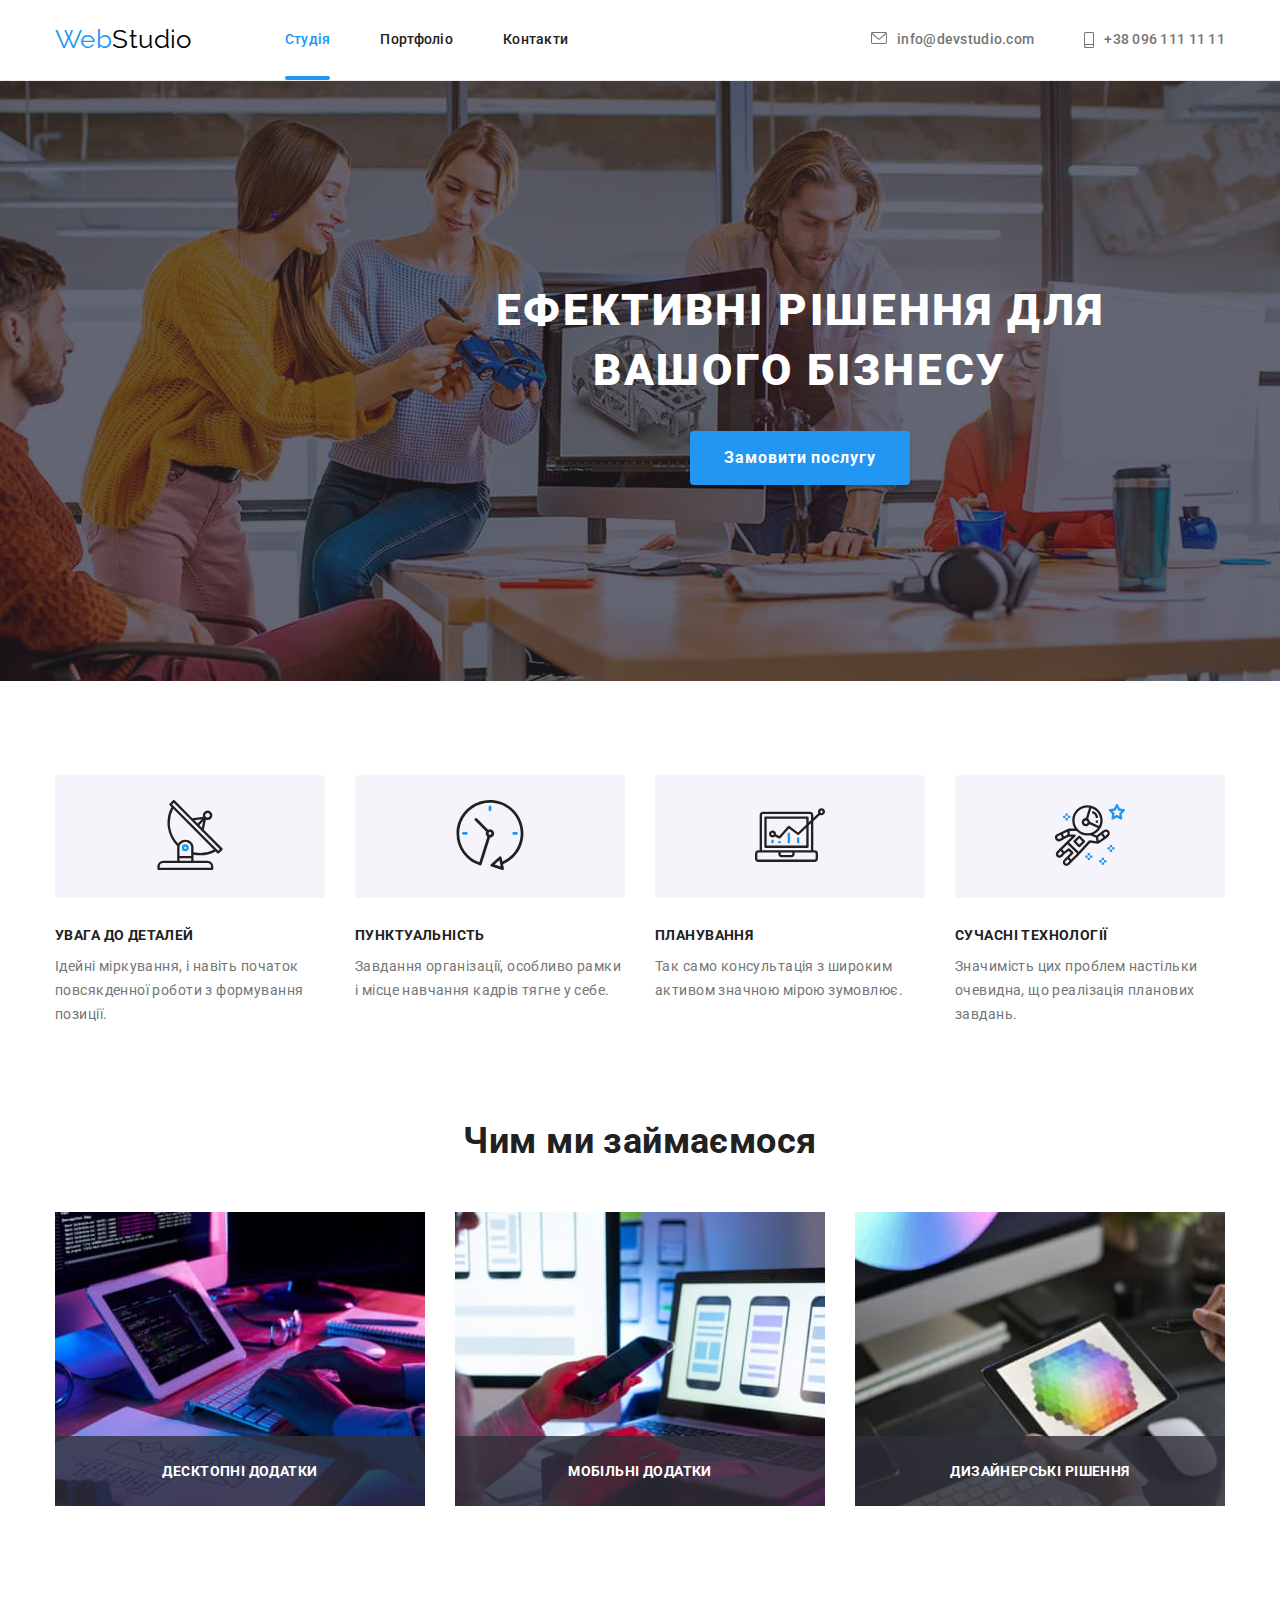
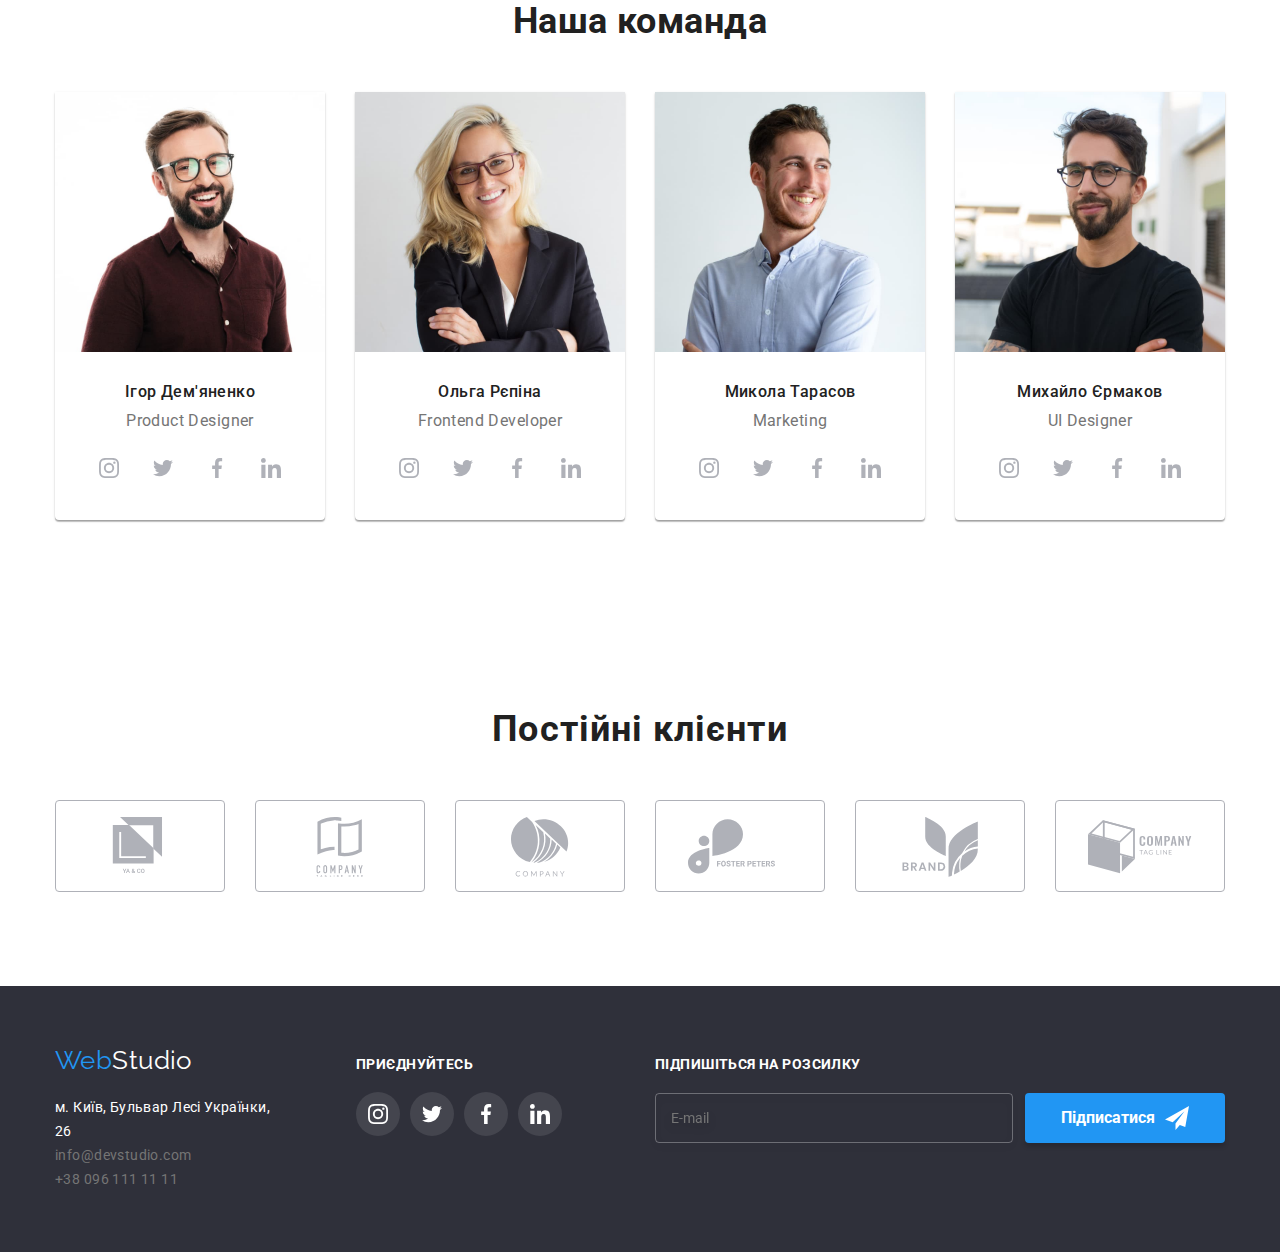
==== commit 5153b1d4: "fgd" ====
--- a/index.html
+++ b/index.html
@@ -4,352 +4,345 @@
     <meta charset="UTF-8" />
     <meta http-equiv="X-UA-Compatible" content="IE=edge" />
     <meta name="viewport" content="width=device-width, initial-scale=1.0" />
-    <title>Document</title>
+    <title>a.pinchuk WebStudio</title>
     <link rel="preconnect" href="https://fonts.googleapis.com" />
-    <link
-      href="https://fonts.googleapis.com/css2?family=Montserrat:wght@400;700&family=Roboto:wght@400;500;700&display=swap"
-      rel="stylesheet"
-    />
+    <link rel="preconnect" href="https://fonts.gstatic.com" crossorigin />
     <link
       rel="stylesheet"
       href="https://cdnjs.cloudflare.com/ajax/libs/modern-normalize/1.0.0/modern-normalize.min.css"
     />
-    <link rel="stylesheet" href="styles/styles.css" />
+    <link
+      href="https://fonts.googleapis.com/css2?family=Raleway:wght@700&family=Roboto:wght@400;500;700;900&display=swap"
+      rel="stylesheet"
+    />
+    <link rel="stylesheet" href="./css/styles.css" />
   </head>
-
   <body>
-    <!--topsite-->
-    <!-- info -->
+    <!--Header-->
     <header class="header">
-      <div class="container header__wrap">
-        <a class="header__logo" href="./index.html"
-          >Web<span class="header__accent">Studio</span></a
-        >
-        <nav class="header__nav">
-          <ul class="header__list">
-            <li class="header__item">
-              <a class="header__link studia" href="./index.html">Студія</a>
-            </li>
-            <li class="header__item">
-              <a class="header__link porfolio" href="./portfolio.html">Портфоліо</a>
-            </li>
-            <li class="header__item contakt"><a class="header__link" href="#">Контакти</a></li>
+      <div class="container">
+        <nav class="main-nav">
+          <a class="header-logo" href="./index.html"><span>Web</span>Studio</a>
+          <div class="test">
+            <ul class="site-nav lists">
+              <li class="item"><a class="nav-link current" href="./index.html">Студія</a></li>
+              <li class="item"><a class="nav-link" href="./portfolio.html">Портфоліо</a></li>
+              <li class="item"><a class="nav-link" href="">Контакти</a></li>
+            </ul>
+          </div>
+          <ul class="address-nav lists">
+            <li class="links">
+              <a class="address-link" href="mailto:info@devstudio.com">
+                <svg class="nav-icons" width="16" height="12">
+                  <use href="./images/symbol-defs.svg#icon-envelope"></use>
+                </svg>
+                info@devstudio.com
+              </a>
+            </li>
+            <li class="links">
+              <a class="address-link" href="tel:+380961111111">
+                <svg class="nav-icons" width="10" height="16">
+                  <use href="./images/symbol-defs.svg#icon-smartphone"></use>
+                </svg>
+                +38 096 111 11 11
+              </a>
+            </li>
           </ul>
         </nav>
-        <ul class="header__contact">
-          <li class="header__contact-list">
-            <a class="header__contact-item" href="mailto:info@devstudio.com">
-              <svg class="icon__header" width="16px" height="12px">
-                <use href="./img/symbol-defs.svg#icon-envelope-hover"></use>
-              </svg>
-              info@devstudio.com</a
-            >
-          </li>
-          <li class="header__contact-list">
-            <a class="header__contact-item" href="tel:+380961111111">
-              <svg class="icon__header" width="16px" height="12px">
-                <use href="./img/symbol-defs.svg#icon-smartphone"></use>
-              </svg>
-              +380961111111</a
-            >
-          </li>
-        </ul>
       </div>
     </header>
-    <!--h1-->
-    <main class="main">
-      <section class="main__info section">
+    <!--MAIN-->
+    <main>
+      <!--Hero-->
+      <section class="hero">
+        <div class="main container">
+          <h1 class="title">Ефективні рішення для вашого бізнесу</h1>
+          <button class="hero-button" type="button" data-modal-open>Замовити послугу</button>
+        </div>
+      </section>
+      <!--Features-->
+
+      <section class="section features">
         <div class="container">
-          <h1 class="main__title">Ефективні рішення для вашого бізнесу</h1>
-          <button type="button" class="main__btn" data-modal-open>Замовити послугу</button>
-        </div>
-      </section>
-      <!--info-->
-      <section class="info section">
-        <div class="container">
-          <h2 class="info__title">info</h2>
-          <ul class="info__list">
-            <li class="info__item">
-              <div class="info__icon">
-                <svg class="icon__info" width="70px" height="70px">
-                  <use href="./img/symbol-defs.svg#icon-antenna-1"></use>
-                </svg>
-              </div>
-              <h3 class="info__name">УВАГА ДО ДЕТАЛЕЙ</h3>
-              <p class="info__text">
+          <h2 hidden>Особливості</h2>
+          <ul class="features lists">
+            <li class="list">
+              <div class="container-tumb">
+                <svg class="features-icons" width="70" height="70">
+                  <use href="./images/symbol-defs.svg#icon-antenna-1"></use>
+                </svg>
+              </div>
+              <h3 class="title">увага до деталей</h3>
+              <p class="text">
                 Ідейні міркування, і навіть початок повсякденної роботи з формування позиції.
               </p>
             </li>
-            <li class="info__item">
-              <div class="info__icon">
-                <svg class="icon__info" width="70px" height="70px">
-                  <use href="./img/symbol-defs.svg#icon-clock-1"></use>
-                </svg>
-              </div>
-              <h3 class="info__name">ПУНКТУАЛЬНІСТЬ</h3>
-              <p class="info__text">
+            <li class="list">
+              <div class="container-tumb">
+                <svg class="features-icons" width="70" height="70">
+                  <use href="./images/symbol-defs.svg#icon-clock-1"></use>
+                </svg>
+              </div>
+              <h3 class="title">пунктуальність</h3>
+              <p class="text">
                 Завдання організації, особливо рамки і місце навчання кадрів тягне у себе.
               </p>
             </li>
-            <li class="info__item">
-              <div class="info__icon">
-                <svg class="icon__info" width="70px" height="70px">
-                  <use href="./img/symbol-defs.svg#icon-diagram-1"></use>
-                </svg>
-              </div>
-              <h3 class="info__name">ПЛАНУВАННЯ</h3>
-              <p class="info__text">
-                Так само консультація з широким активом значною мірою зумовлює.
-              </p>
-            </li>
-            <li class="info__item">
-              <div class="info__icon">
-                <svg class="icon__info" width="70px" height="70px">
-                  <use href="./img/symbol-defs.svg#icon-astronaut-1"></use>
-                </svg>
-              </div>
-              <h3 class="info__name">СУЧАСНІ ТЕХНОЛОГІЇ</h3>
-              <p class="info__text">
+            <li class="list">
+              <div class="container-tumb">
+                <svg class="features-icons" width="70" height="70">
+                  <use href="./images/symbol-defs.svg#icon-diagram-1"></use>
+                </svg>
+              </div>
+              <h3 class="title">планування</h3>
+              <p class="text">Так само консультація з широким активом значною мірою зумовлює.</p>
+            </li>
+            <li class="list">
+              <div class="container-tumb">
+                <svg class="features-icons" width="70" height="70">
+                  <use href="./images/symbol-defs.svg#icon-astronaut-1"></use>
+                </svg>
+              </div>
+              <h3 class="title">сучасні технології</h3>
+              <p class="text">
                 Значимість цих проблем настільки очевидна, що реалізація планових завдань.
               </p>
             </li>
           </ul>
         </div>
       </section>
-
-      <!--Чим ми займаємося-->
-      <section class="about__company section">
+      <!--What company do-->
+      <section class="section todo">
         <div class="container">
-          <h2 class="about__title">Чим ми займаємося</h2>
-          <ul class="about__list">
-            <li class="about__item">
-              <a class="about__link" href="#">
-                <div class="about__img">
-                  <img src="img/box1.jpg" alt="стіл із клавіатурою та планшетом" width="370" />
-                  <div class="about__overlay">
-                    <p class="about__overlay-text">Десктопні додатки</p>
-                  </div>
+          <h2 class="title">Чим ми займаємося</h2>
+          <ul class="working lists">
+            <li class="links">
+              <div class="todo-img">
+                <img src="./images/img-1.jpg" alt="процесс програмування" width="370" />
+                <div class="todo-overlay">
+                  <p class="text">Десктопні додатки</p>
                 </div>
-              </a>
-            </li>
-            <li class="about__item">
-              <a class="about__link" href="#">
-                <div class="about__img">
-                  <img src="img/box3.jpg" alt="Процює за планшетом" width="370" />
-                  <div class="about__overlay">
-                    <p class="about__overlay-text">Мобільні додатки</p>
-                  </div>
+              </div>
+            </li>
+            <li class="links">
+              <div class="todo-img">
+                <img src="./images/img-2.jpg" alt="дизайн телефону" width="370" />
+                <div class="todo-overlay">
+                  <p class="text">Мобільні додатки</p>
                 </div>
-              </a>
-            </li>
-            <li class="about__item">
-              <a class="about__link" href="#">
-                <div class="about__img">
-                  <img
-                    src="img/box2.jpg"
-                    alt="Людина користується ноутбуком та телефоном"
-                    width="370"
-                  />
-                  <div class="about__overlay">
-                    <p class="about__overlay-text">Дизайнерські рішення</p>
-                  </div>
+              </div>
+            </li>
+            <li class="links">
+              <div class="todo-img">
+                <img src="./images/img-3.jpg" alt="підбір колорів" width="370" />
+                <div class="todo-overlay">
+                  <p class="text">Дизайнерські рішення</p>
                 </div>
-              </a>
+              </div>
             </li>
           </ul>
         </div>
       </section>
-      <!--team-->
-      <section class="about__team">
+      <!--Our Team-->
+      <section class="section team">
         <div class="container">
-          <h2 class="team__title">Наша команда</h2>
-          <ul class="team__list">
-            <li class="team__items">
-              <img src="img/teamcard1.jpg" alt="Ігор Дем'яненко" width="270" />
-              <h3 class="team__item">Ігор Дем'яненко</h3>
-              <p class="team__name">Product Designer</p>
-              <ul class="link__list">
-                <li class="link__items">
-                  <a class="link__svg" href="">
-                    <svg class="icon__massage" width="20px" height="20px">
-                      <use href="./img/symbol-defs.svg#icon-instagram-2"></use>
-                    </svg>
-                  </a>
-                </li>
-                <li class="link__items">
-                  <a href="" class="link__svg">
-                    <svg class="icon__massage" width="20px" height="20px">
-                      <use href="./img/symbol-defs.svg#icon-twitter-1"></use>
-                    </svg>
-                  </a>
-                </li>
-                <li class="link__items">
-                  <a href="" class="link__svg">
-                    <svg class="icon__massage" width="20px" height="20px">
-                      <use href="./img/symbol-defs.svg#icon-facebook-1"></use>
-                    </svg>
-                  </a>
-                </li>
-                <li class="link__items">
-                  <a href="" class="link__svg">
-                    <svg class="icon__massage" width="20px" height="20px">
-                      <use href="./img/symbol-defs.svg#icon-linkedin-1"></use>
-                    </svg>
-                  </a>
-                </li>
-              </ul>
-            </li>
-            <li class="team__items">
-              <img src="img/teamcard2.jpg" alt="Ольга Рєпіна" width="270" />
-              <h3 class="team__item">Ольга Рєпіна</h3>
-              <p class="team__name">Frontend Developer</p>
-              <ul class="link__list">
-                <li class="link__items">
-                  <a class="link__svg" href="">
-                    <svg class="icon__massage" width="20px" height="20px">
-                      <use href="./img/symbol-defs.svg#icon-instagram-2"></use>
-                    </svg>
-                  </a>
-                </li>
-                <li class="link__items">
-                  <a href="" class="link__svg">
-                    <svg class="icon__massage" width="20px" height="20px">
-                      <use href="./img/symbol-defs.svg#icon-twitter-1"></use>
-                    </svg>
-                  </a>
-                </li>
-                <li class="link__items">
-                  <a href="" class="link__svg">
-                    <svg class="icon__massage" width="20px" height="20px">
-                      <use href="./img/symbol-defs.svg#icon-facebook-1"></use>
-                    </svg>
-                  </a>
-                </li>
-                <li class="link__items">
-                  <a href="" class="link__svg">
-                    <svg class="icon__massage" width="20px" height="20px">
-                      <use href="./img/symbol-defs.svg#icon-linkedin-1"></use>
-                    </svg>
-                  </a>
-                </li>
-              </ul>
-            </li>
-            <li class="team__items">
-              <img src="img/teamcard3.jpg" alt="Микола Тарасов" width="270" />
-              <h3 class="team__item">Микола Тарасов</h3>
-              <p class="team__name">Marketing</p>
-              <ul class="link__list">
-                <li class="link__items">
-                  <a class="link__svg" href="">
-                    <svg class="icon__massage" width="20px" height="20px">
-                      <use href="./img/symbol-defs.svg#icon-instagram-2"></use>
-                    </svg>
-                  </a>
-                </li>
-                <li class="link__items">
-                  <a href="" class="link__svg">
-                    <svg class="icon__massage" width="20px" height="20px">
-                      <use href="./img/symbol-defs.svg#icon-twitter-1"></use>
-                    </svg>
-                  </a>
-                </li>
-                <li class="link__items">
-                  <a href="" class="link__svg">
-                    <svg class="icon__massage" width="20px" height="20px">
-                      <use href="./img/symbol-defs.svg#icon-facebook-1"></use>
-                    </svg>
-                  </a>
-                </li>
-                <li class="link__items">
-                  <a href="" class="link__svg">
-                    <svg class="icon__massage" width="20px" height="20px">
-                      <use href="./img/symbol-defs.svg#icon-linkedin-1"></use>
-                    </svg>
-                  </a>
-                </li>
-              </ul>
-            </li>
-            <li class="team__items">
-              <img src="img/teamcard4.jpg" alt="Микола Тарасов" width="270" />
-              <h3 class="team__item">Микола Тарасов</h3>
-              <p class="team__name">Marketing</p>
-              <ul class="link__list">
-                <li class="link__items">
-                  <a class="link__svg" href="">
-                    <svg class="icon__massage" width="20px" height="20px">
-                      <use href="./img/symbol-defs.svg#icon-instagram-2"></use>
-                    </svg>
-                  </a>
-                </li>
-                <li class="link__items">
-                  <a href="" class="link__svg">
-                    <svg class="icon__massage" width="20px" height="20px">
-                      <use href="./img/symbol-defs.svg#icon-twitter-1"></use>
-                    </svg>
-                  </a>
-                </li>
-                <li class="link__items">
-                  <a href="" class="link__svg">
-                    <svg class="icon__massage" width="20px" height="20px">
-                      <use href="./img/symbol-defs.svg#icon-facebook-1"></use>
-                    </svg>
-                  </a>
-                </li>
-                <li class="link__items">
-                  <a href="" class="link__svg">
-                    <svg class="icon__massage" width="20px" height="20px">
-                      <use href="./img/symbol-defs.svg#icon-linkedin-1"></use>
-                    </svg>
-                  </a>
-                </li>
-              </ul>
+          <h2 class="title">Наша команда</h2>
+          <ul class="team lists">
+            <li class="links">
+              <div class="container-team">
+                <img class="card" src="./images/human-1.jpg" alt="член команди" width="270" />
+                <h3 class="name">Ігор Дем'яненко</h3>
+                <p class="position">Product Designer</p>
+                <ul class="team-links lists">
+                  <li>
+                    <a class="social-tumb" href="#">
+                      <svg class="social-icons" width="20" height="20">
+                        <use href="./images/symbol-defs.svg#icon-instagram-2"></use>
+                      </svg>
+                    </a>
+                  </li>
+                  <li>
+                    <a class="social-tumb" href="#">
+                      <svg class="social-icons" width="20" height="20">
+                        <use href="./images/symbol-defs.svg#icon-twitter-1"></use>
+                      </svg>
+                    </a>
+                  </li>
+                  <li>
+                    <a class="social-tumb" href="#">
+                      <svg class="social-icons" width="20" height="20">
+                        <use href="./images/symbol-defs.svg#icon-facebook-1"></use>
+                      </svg>
+                    </a>
+                  </li>
+                  <li>
+                    <a class="social-tumb" href="#">
+                      <svg class="social-icons" width="20" height="20">
+                        <use href="./images/symbol-defs.svg#icon-linkedin-1"></use>
+                      </svg>
+                    </a>
+                  </li>
+                </ul>
+              </div>
+            </li>
+            <li class="links">
+              <div class="container-team">
+                <img class="card" src="./images/human-2.jpg" alt="член команди" width="270" />
+                <h3 class="name">Ольга Рєпіна</h3>
+                <p class="position">Frontend Developer</p>
+                <ul class="team-links lists">
+                  <li>
+                    <a class="social-tumb" href="#">
+                      <svg class="social-icons" width="20" height="20">
+                        <use href="./images/symbol-defs.svg#icon-instagram-2"></use>
+                      </svg>
+                    </a>
+                  </li>
+                  <li>
+                    <a class="social-tumb" href="#">
+                      <svg class="social-icons" width="20" height="20">
+                        <use href="./images/symbol-defs.svg#icon-twitter-1"></use>
+                      </svg>
+                    </a>
+                  </li>
+                  <li>
+                    <a class="social-tumb" href="#">
+                      <svg class="social-icons" width="20" height="20">
+                        <use href="./images/symbol-defs.svg#icon-facebook-1"></use>
+                      </svg>
+                    </a>
+                  </li>
+                  <li>
+                    <a class="social-tumb" href="#">
+                      <svg class="social-icons" width="20" height="20">
+                        <use href="./images/symbol-defs.svg#icon-linkedin-1"></use>
+                      </svg>
+                    </a>
+                  </li>
+                </ul>
+              </div>
+            </li>
+            <li class="links">
+              <div class="container-team">
+                <img class="card" src="./images/human-3.jpg" alt="член команди" width="270" />
+                <h3 class="name">Микола Тарасов</h3>
+                <p class="position">Marketing</p>
+                <ul class="team-links lists">
+                  <li>
+                    <a class="social-tumb" href="#">
+                      <svg class="social-icons" width="20" height="20">
+                        <use href="./images/symbol-defs.svg#icon-instagram-2"></use>
+                      </svg>
+                    </a>
+                  </li>
+                  <li>
+                    <a class="social-tumb" href="#">
+                      <svg class="social-icons" width="20" height="20">
+                        <use href="./images/symbol-defs.svg#icon-twitter-1"></use>
+                      </svg>
+                    </a>
+                  </li>
+                  <li>
+                    <a class="social-tumb" href="#">
+                      <svg class="social-icons" width="20" height="20">
+                        <use href="./images/symbol-defs.svg#icon-facebook-1"></use>
+                      </svg>
+                    </a>
+                  </li>
+                  <li>
+                    <a class="social-tumb" href="#">
+                      <svg class="social-icons" width="20" height="20">
+                        <use href="./images/symbol-defs.svg#icon-linkedin-1"></use>
+                      </svg>
+                    </a>
+                  </li>
+                </ul>
+              </div>
+            </li>
+            <li class="links">
+              <div class="container-team">
+                <img class="card" src="./images/human-4.jpg" alt="член команди" width="270" />
+                <h3 class="name">Михайло Єрмаков</h3>
+                <p class="position">UI Designer</p>
+                <ul class="team-links lists">
+                  <li>
+                    <a class="social-tumb" href="#">
+                      <svg class="social-icons" width="20" height="20">
+                        <use href="./images/symbol-defs.svg#icon-instagram-2"></use>
+                      </svg>
+                    </a>
+                  </li>
+                  <li>
+                    <a class="social-tumb" href="#">
+                      <svg class="social-icons" width="20" height="20">
+                        <use href="./images/symbol-defs.svg#icon-twitter-1"></use>
+                      </svg>
+                    </a>
+                  </li>
+                  <li>
+                    <a class="social-tumb" href="#">
+                      <svg class="social-icons" width="20" height="20">
+                        <use href="./images/symbol-defs.svg#icon-facebook-1"></use>
+                      </svg>
+                    </a>
+                  </li>
+                  <li>
+                    <a class="social-tumb" href="#">
+                      <svg class="social-icons" width="20" height="20">
+                        <use href="./images/symbol-defs.svg#icon-linkedin-1"></use>
+                      </svg>
+                    </a>
+                  </li>
+                </ul>
+              </div>
             </li>
           </ul>
         </div>
       </section>
-      <section class="about__clients">
-        <div class="container">
-          <h2 class="clients__title">Постійні клієнти</h2>
-          <ul class="clients__list">
-            <li class="clients__item">
-              <a class="clients__link" href="">
-                <svg class="icon" width="106" height="60">
-                  <use href="./img/symbol-defs.svg#icon-Logo"></use>
-                </svg>
-              </a>
-            </li>
-            <li class="clients__item">
-              <a class="clients__link" href="">
-                <svg class="icon" width="106" height="60">
-                  <use href="./img/symbol-defs.svg#icon-Logo-1"></use>
-                </svg>
-              </a>
-            </li>
-            <li class="clients__item">
-              <a class="clients__link" href="">
-                <svg class="icon" width="106" height="60">
-                  <use href="./img/symbol-defs.svg#icon-Logo-2"></use>
-                </svg>
-              </a>
-            </li>
-            <li class="clients__item">
-              <a class="clients__link" href="">
-                <svg class="icon" width="106" height="60">
-                  <use href="./img/symbol-defs.svg#icon-Logo-3"></use>
-                </svg>
-              </a>
-            </li>
-            <li class="clients__item">
-              <a class="clients__link" href="">
-                <svg class="icon" width="106" height="60">
-                  <use href="./img/symbol-defs.svg#icon-Logo-4"></use>
-                </svg>
-              </a>
-            </li>
-            <li class="clients__item">
-              <a class="clients__link" href="">
-                <svg class="icon" width="106" height="60">
-                  <use href="./img/symbol-defs.svg#icon-Logo-5"></use>
+      <!-- OUR CLIENTS -->
+      <section class="section our-clients">
+        <div class="container clients">
+          <h2 class="title">Постійні клієнти</h2>
+          <ul class="clients-ul lists">
+            <li class="clients-list">
+              <a class="clients-tumb" href="#">
+                <svg class="clients-icons" width="106" height="60">
+                  <use href="./images/symbol-defs.svg#icon-logo-1"></use>
+                </svg>
+              </a>
+            </li>
+            <li class="clients-list">
+              <a class="clients-tumb" href="#">
+                <svg class="clients-icons" width="106" height="60">
+                  <use href="./images/symbol-defs.svg#icon-logo-2"></use>
+                </svg>
+              </a>
+            </li>
+            <li class="clients-list">
+              <a class="clients-tumb" href="#">
+                <svg class="clients-icons" width="106" height="60">
+                  <use href="./images/symbol-defs.svg#icon-logo-3"></use>
+                </svg>
+              </a>
+            </li>
+            <li class="clients-list">
+              <a class="clients-tumb" href="#">
+                <svg class="clients-icons" width="106" height="60">
+                  <use href="./images/symbol-defs.svg#icon-logo-4"></use>
+                </svg>
+              </a>
+            </li>
+            <li class="clients-list">
+              <a class="clients-tumb" href="#">
+                <svg class="clients-icons" width="106" height="60">
+                  <use href="./images/symbol-defs.svg#icon-logo-5"></use>
+                </svg>
+              </a>
+            </li>
+            <li class="clients-list">
+              <a class="clients-tumb" href="#">
+                <svg class="clients-icons" width="106" height="60">
+                  <use href="./images/symbol-defs.svg#icon-logo-6"></use>
                 </svg>
               </a>
             </li>
@@ -357,155 +350,126 @@
         </div>
       </section>
     </main>
-
-    <!--низ страницы-->
+    <!--Footer-->
     <footer class="footer">
-      <div class="footer__all">
-        <div class="footer__div">
-          <a class="footer__title" href="./index.html"
-            >Web <span class="footer__accent">Studio</span></a
-          >
-          <ul class="footer__list">
-            <li class="footer__items">
-              <a id="footer__item" href="#">м. Київ, пр-т Лесі Українки, 26</a>
-            </li>
-            <li class="footer__items">
-              <a href="mailto:info@devstudio.com">info@devstudio.com</a>
-            </li>
-            <li class="footer__items"><a href="tel:+380961111111">+38 096 111 11 11</a></li>
-          </ul>
-        </div>
-        <div class="footer__div">
-          <h2 class="footer__h2">Приєднуйтесь</h2>
-          <ul class="link__list-footer">
-            <li class="link__items-footer">
-              <a class="link__svg-footer" href="">
-                <svg class="icon__massage-footer" width="20px" height="20px">
-                  <use href="./img/symbol-defs.svg#icon-instagram-2"></use>
-                </svg>
-              </a>
-            </li>
-            <li class="link__items-footer">
-              <a href="" class="link__svg-footer">
-                <svg class="icon__massage-footer" width="20px" height="20px">
-                  <use href="./img/symbol-defs.svg#icon-twitter-1"></use>
-                </svg>
-              </a>
-            </li>
-            <li class="link__items-footer">
-              <a href="" class="link__svg-footer">
-                <svg class="icon__massage-footer" width="20px" height="20px">
-                  <use href="./img/symbol-defs.svg#icon-facebook-1"></use>
-                </svg>
-              </a>
-            </li>
-            <li class="link__items-footer">
-              <a href="" class="link__svg-footer">
-                <svg class="icon__massage-footer" width="20px" height="20px">
-                  <use href="./img/symbol-defs.svg#icon-linkedin-1"></use>
-                </svg>
-              </a>
-            </li>
-          </ul>
-        </div>
-        <div class="footer__mailing">
-          <h2 class="footer__mailing-title">Підпишіться на розсилку</h2>
-          <span class="footer__wrape">
-            <label for="footer__label"></label>
-            <input
-              type="email"
-              name="email"
-              id="footer__email"
-              class="footer__input"
-              placeholder="E-mail"
-            />
-            <button type="submit" class="footer__btn">
-              Підписатися
-              <svg class="footer__icon-btn" width="24px" height="24px">
-                <use href="./img/symbol-defs.svg#icon-icon-send-1"></use>
+      <div class="container">
+        <div class="firstline">
+          <a class="logo" href="./index.html"><span class="web">Web</span>Studio</a>
+          <address class="address">
+            <ul class="lists">
+              <li class="links">
+                <a class="address street" href="#">м. Київ, Бульвар Лесі Українки, 26</a>
+              </li>
+              <li class="links">
+                <a class="address" href="mailto:info@devstudio.com">info@devstudio.com</a>
+              </li>
+              <li class="links">
+                <a class="address" href="tel:+380961111111">+38 096 111 11 11</a>
+              </li>
+            </ul>
+          </address>
+        </div>
+        <div class="secondline">
+          <h3 class="title">приєднуйтесь</h3>
+          <ul class="join-lists lists">
+            <li class="join-li">
+              <a class="join-links" href="#">
+                <svg class="join-icons" width="20" height="20">
+                  <use href="./images/symbol-defs.svg#icon-instagram-2"></use>
+                </svg>
+              </a>
+            </li>
+            <li class="join-li">
+              <a class="join-links" href="#">
+                <svg class="join-icons" width="20" height="20">
+                  <use href="./images/symbol-defs.svg#icon-twitter-1"></use>
+                </svg>
+              </a>
+            </li>
+            <li class="join-li">
+              <a class="join-links" href="#">
+                <svg class="join-icons" width="20" height="20">
+                  <use href="./images/symbol-defs.svg#icon-facebook-1"></use>
+                </svg>
+              </a>
+            </li>
+            <li class="join-li">
+              <a class="join-links" href="#">
+                <svg class="join-icons" width="20" height="20">
+                  <use href="./images/symbol-defs.svg#icon-linkedin-1"></use>
+                </svg>
+              </a>
+            </li>
+          </ul>
+        </div>
+        <div class="thirdline">
+          <h3 class="title">підпишіться на розсилку</h3>
+          <form class="footer-form">
+            <input class="mail-input" type="email" name="email" placeholder="E-mail" />
+            <button class="btn-subscribe" type="submit">
+              <span>Підписатися</span>
+              <svg class="icon-send" width="24" height="24">
+                <use href="./images/symbol-defs.svg#icon-send"></use>
               </svg>
             </button>
-          </span>
+          </form>
         </div>
       </div>
     </footer>
+
     <div class="backdrop is-hidden" data-modal>
       <div class="modal">
-        <div class="modal__body">
-          <button class="modal__btn" type="button">
-            <svg class="modal__btn-close" width="18px" height="18px" data-modal-close>
-              <use href="./img/symbol-defs.svg#icon-close-black-18dp-2-1-1"></use>
+        <p class="title">Залиште свої дані, ми вам передзвонимо</p>
+
+        <form class="form">
+          <label class="form-field">
+            <span class="label-title">Ім'я</span>
+            <input class="form-input" type="text" name="username" />
+            <svg class="icon-form" width="12" height="12">
+              <use href="./images/symbol-defs.svg#icon-user-form"></use>
             </svg>
-          </button>
-          <form class="form" action="">
-            <p class="form-title">Залиште свої дані, ми вам передзвонимо</p>
-
-            <label class="modal__lable" for="input_name"> Ім'я </label>
-            <div class="input__wraper">
-              <input
-                type="text"
-                name="name"
-                id="input_name"
-                class="input modal-input field"
-                required
-              />
-              <svg class="input_icon" width="12px" height="12px">
-                <use href="./img/symbol-defs.svg#icon-tel-1"></use>
-              </svg>
-            </div>
-            <label class="modal__lable" for="input_tel">Телефон</label>
-            <div class="input__wraper">
-              <input
-                type="tel"
-                name="phone"
-                id="input_tel"
-                class="input modal-input field"
-                required
-              />
-              <svg class="input_icon" width="13px" height="13px">
-                <use href="./img/symbol-defs.svg#icon-name-1"></use>
-              </svg>
-            </div>
-            <label class="modal__lable" for="input_mail">Пошта</label>
-            <div class="input__wraper">
-              <input
-                type="email"
-                name="email"
-                id="input_mail"
-                class="input modal-input field"
-                required
-              />
-              <svg class="input_icon" width="15px" height="12px">
-                <use href="./img/symbol-defs.svg#icon-mail-1"></use>
-              </svg>
-            </div>
-            <label class="modal__lable" for="input_message">Коментар</label>
-            <textarea
-              name="message"
-              id="input_message"
-              class="input modal-input textarea"
-              placeholder="Введіть текст"
-            ></textarea>
-
-            <label class="check__lable">
-              <input type="checkbox" name="check" class="input__check" />
-              <span class="check__wrap">
-                <svg class="check-icon-off" width="16px" height="15px">
-                  <use href="./img/symbol-defs.svg#icon-Vector-1"></use>
-                </svg>
-                <svg class="check-icon-on" width="16px" height="15px">
-                  <use href="./img/symbol-defs.svg#icon-icon-check"></use>
-                </svg>
-              </span>
-              <span class="check__text"> Погоджуюся з розсилкою та приймаю </span>
-              <a class="check__link" href="#" target="_blank"> Умови договору</a>
-            </label>
-
-            <button type="submit" class="modal__btn_">Відправити</button>
-          </form>
-        </div>
+          </label>
+          <label class="form-field">
+            <span class="label-title">Телефон</span>
+            <input type="tel" name="telephone" />
+            <svg class="icon-form" width="13" height="13">
+              <use href="./images/symbol-defs.svg#icon-tel-form"></use>
+            </svg>
+          </label>
+          <label class="form-field">
+            <span class="label-title">Пошта</span>
+            <input type="tel" name="email" />
+            <svg class="icon-form" width="15" height="12">
+              <use href="./images/symbol-defs.svg#icon-mail-form"></use>
+            </svg>
+          </label>
+          <label class="form-field">
+            <span class="label-title">Коментар</span>
+            <textarea name="feedback" rows="5" placeholder="Введіть текст" resize="none"></textarea>
+          </label>
+
+          <label class="checkbox">
+            <input class="checkbox-input" type="checkbox" name="checked" value="checked" />
+            <svg class="icon-border" width="16" height="15">
+              <use href="./images/symbol-defs.svg#icon-border"></use>
+            </svg>
+            <span class="license">
+              Погоджуюся з розсилкою та приймаю
+              <a href="№">Умови договору</a>
+            </span>
+          </label>
+
+          <button class="form-submit" type="submit">Відправити</button>
+        </form>
+
+        <button class="modal-close" type="button" data-modal-close>
+          <svg class="" width="18" height="18">
+            <use href="./images/symbol-defs.svg#icon-close-btn"></use>
+          </svg>
+        </button>
       </div>
     </div>
+
     <script src="./js/modal.js"></script>
   </body>
 </html>
--- a/css/styles.css
+++ b/css/styles.css
@@ -0,0 +1,1036 @@
+html {
+    box-sizing: border-box;
+}
+
+*,
+*::before,
+*::after {
+    box-sizing: inherit;
+}
+
+:root {
+    --primary-text-color: #212121;
+    --secondary-text-color: #757575;
+    --primary-background-color: #F5F5F5;
+    --secondary-background-color: #2F303A;
+    --secondary-color: #2196F3;
+    --white-color: #FFFFFF;
+}
+/* BODY */
+body {
+    font-family: 'Roboto', sans-serif;
+    color: var(--primary-text-color);
+    background-color: var(--white-color);
+    letter-spacing: 0.03em;
+    font-size: 14px;
+    margin: 0;
+}
+
+img {
+    display: block;
+    max-width: 100%;
+    height: auto;
+}
+
+/* UTILITIES */
+.lists {
+    padding: 0;
+    margin: 0;
+
+    list-style: none;
+    font-style: normal;
+}
+
+/* ICONS STYLES */
+.nav-icons {
+    margin-right: 10px;
+    fill: var(--secondary-text-color);
+
+    transition: fill 250ms cubic-bezier(0.4, 0, 0.2, 1);
+}
+
+.features-icons {
+    margin: 25px 100px;
+}
+
+.social-icons {
+    fill: #AFB1B8;
+    margin: 12px;
+
+    transition: fill 250ms cubic-bezier(0.4, 0, 0.2, 1);
+}
+
+.clients-icons {
+    fill: #AFB1B8;
+
+    transition: fill 250ms cubic-bezier(0.4, 0, 0.2, 1);
+}
+
+.join-icons {
+    fill: var(--white-color);
+}
+
+.icon-form {
+    position: absolute;
+    top: 50%;
+    left: 15px;
+    /* transform: translatex(15px); */
+}
+
+/* TEAM */
+.team-links{
+    display: flex;
+    justify-content: center;
+    padding: 0 32px 30px;
+}
+
+.team-links > li:not(:last-child){
+    margin-right:10px
+}
+
+.social-tumb{
+    background-color: inherit;
+    display: flex;
+    height: 44px;
+    width: 44px;
+    border-radius: 50%;
+
+    transition: background-color 250ms cubic-bezier(0.4, 0, 0.2, 1);
+}
+
+.social-tumb:hover,
+.social-tumb:focus{
+    background-color: var(--secondary-color);
+}
+
+.social-tumb:hover .social-icons,
+.social-tumb:focus .social-icons{
+    fill: var(--white-color);
+}
+
+        
+/* .team-links:not(:last-child){
+    margin-right: 10px;
+} */
+
+
+
+.container-tumb {
+    background-color: #F5F4FA;
+    border-radius: 4px;
+    margin-bottom: 30px;
+
+}
+
+/* INDEX HTML */
+    /* HEADER */
+
+.main-nav {
+    display: flex;
+    align-items: center;
+}
+
+.header {
+    border-bottom: 1px solid #ECECEC;
+}
+
+.header-logo {
+    color: #000000;
+    font-family: 'Raleway', sans-serif;
+    font-size: 26px;
+    text-decoration: none;
+}
+
+.header-logo>span {
+    color: var(--secondary-color);
+}
+
+.site-nav {
+    display: flex;
+    margin-left: 93px;
+}
+
+
+.site-nav .item:not(:last-child) {
+    margin-right: 50px;
+}
+
+.address-nav {
+    display: flex;
+    margin-left:auto;
+    align-items: center;
+}
+
+.address-nav .links{
+    display: flex;
+    align-items: center;
+}
+
+.address-nav .links:not(:last-child) {
+    margin-right: 50px;
+} 
+
+
+.container {
+    width: 1200px;
+    padding-left: 15px;
+    padding-right: 15px;
+    margin: 0 auto;
+}
+
+
+.nav-link.current {
+    color: var(--secondary-color);
+    position: relative;
+}
+
+.nav-link.current::before {
+    content: "";
+    position: absolute;
+    bottom: 0;
+    left: 0;
+    width: 100%;
+    height: 4px;
+    background-color: #2196F3;
+    border-radius: 2px;
+}
+
+.nav-link {
+    color: var(--primary-text-color);
+    text-decoration: none;
+    font-weight: 500;
+    line-height: 1.14;
+    letter-spacing: 0.02em;
+    list-style: none;
+    display: block;
+    padding-top: 32px;
+    padding-bottom: 32px;
+
+    transition: color 250ms cubic-bezier(0.4, 0, 0.2, 1)
+}
+
+.nav-link:hover,
+.nav-link:focus {
+    color: var(--secondary-color);
+}
+
+.header .address-link {
+        display: flex;
+        font-weight: 500;
+        line-height: 1.14;
+        letter-spacing: 0.02em;
+        color: var(--secondary-text-color);
+        text-decoration: none;
+        list-style: none;
+        padding-top: 32px;
+        padding-bottom: 32px;
+
+        transition: color 250ms cubic-bezier(0.4, 0, 0.2, 1);
+    }
+
+
+.header .address-link:hover,
+.header .address-link:focus {
+    color: var(--secondary-color);
+}
+
+.address-link:hover .nav-icons,
+.address-link:focus .nav-icons {
+    fill: var(--secondary-color);
+}
+
+h1,h2,h3,h4,h5,h6 {
+    margin-top: 0;
+    margin-bottom: 0;
+}
+
+    /* MAIN */
+
+/* OVERLAY */
+
+.hero {
+    padding: 200px 200px;
+    max-width: 1600px;
+    height: 600px;
+    margin: 0 auto;
+    background-color: #C4C4C4;
+    background-image: linear-gradient(to right, rgba(47, 48, 58, 0.4), rgba(47, 48, 58, 0.4)),
+    url(../images/background.jpg);
+    background-repeat: no-repeat;
+    background-position: center;
+    background-size: cover;
+
+
+    text-align: center;
+}
+
+.hero .title {
+        margin: 0 auto;
+        width: 696px;
+        font-weight: 900;
+        font-size: 44px;
+        line-height: 1.36;
+        letter-spacing: 0.06em;
+        text-transform: uppercase;
+        color: #FFFFFF;
+        margin-bottom: 30px;
+}
+
+.hero-button {
+        font-weight: 700;
+        border-radius: 4px;
+        font-size: 16px;
+        line-height: 1.88;
+        display: inline-block;
+        align-items: center;
+        text-align: center;
+        letter-spacing: 0.06em;
+        color: #FFFFFF;
+        background-color: var(--secondary-color);
+        padding: 10px 32px;
+        min-width: 132px;
+        text-decoration: none;
+        box-shadow: 0px 4px 4px rgba(0, 0, 0, 0.15);
+        border-color: transparent;
+
+        transition: background-color 250ms cubic-bezier(0.4, 0, 0.2, 1),
+        box-shadow 250ms cubic-bezier(0.4, 0, 0.2, 1),
+        border-radius 250ms cubic-bezier(0.4, 0, 0.2, 1);
+}
+
+.hero-button:hover,
+.hero-button:focus{
+    background-color: #188CE8;
+    box-shadow: 0px 4px 4px rgba(0, 0, 0, 0.15);
+    border-radius: 4px;
+}
+
+        /* FEATURES */
+.features {
+    display: flex;
+    flex-wrap: wrap;
+
+    gap: 30px;
+}
+
+.features .list {
+    width: 270px;
+}
+
+.features .title {
+        font-weight: 700;
+        font-size: 14px;
+        line-height: 1.14;
+        text-transform: uppercase;
+        margin-top: 0;
+        margin-bottom: 10px;
+}
+
+.features .text {
+        margin-top: 0;
+        margin-bottom:0;
+        line-height: 1.71px;
+        color: var(--secondary-text-color);
+        line-height: 24px;
+}
+
+
+/* TODO */
+
+.working {
+    display: flex;
+}
+
+.working .links:not(:last-child) {
+    margin-right: 30px;
+}
+
+.todo-img {
+    position: relative;
+}
+
+.todo-overlay{
+    position: absolute;
+    bottom: 0;
+    left: 0;
+    display: flex;
+    justify-content: center;
+    align-items: center;
+    
+    width: 370px;
+    height: 70px;
+    background-color: rgba(47, 48, 58, 0.8);
+}
+
+.todo-overlay .text{
+    
+    font-family: 'Roboto';
+    font-style: normal;
+    font-weight: 700;
+    font-size: 14px;
+    line-height: 16px;
+    text-align: center;
+    letter-spacing: 0.03em;
+    text-transform: uppercase;
+    
+    color: #FFFFFF;
+}
+
+.todo .title {
+        margin-top: 0;
+        font-weight: 700;
+        font-size: 36px;
+        line-height: 1.17;
+        text-align: center;
+        margin-bottom: 50px;
+}
+/* TEAM */
+
+.team {
+    display: flex;
+}
+
+.team .links:not(:last-child) {
+    margin-right: 30px;
+}
+
+.card {
+    margin-bottom: 30px;
+}
+
+.section {
+    padding-top:94px;
+    padding-bottom: 94px;
+    /* outline: 3px solid red; */
+}
+
+.section.todo {
+    padding-top: 0;
+    padding-bottom: 0;
+}
+
+.container-team {
+    background-color: var(--white-color);
+    box-shadow: 0px 1px 3px rgba(0, 0, 0, 0.12), 0px 1px 1px rgba(0, 0, 0, 0.14), 0px 2px 1px rgba(0, 0, 0, 0.2);
+    border-radius: 0px 0px 4px 4px;
+}
+
+
+.team .title {
+    font-weight: 700;
+    font-size: 36px;
+    line-height: 1.17;
+    text-align: center;
+    margin-bottom: 50px;
+    margin-top: 0px;
+}
+
+.team .name {
+    font-weight: 500;
+    font-size: 16px;
+    line-height: 1.19;
+    text-align: center;
+    margin-bottom: 10px;
+}
+
+
+.team .position {
+        margin-top: 0;
+        margin-bottom: 16;
+
+        font-size: 16px;
+        line-height: 1.19;
+        text-align: center;
+        color: var(--secondary-text-color);
+}
+
+/* CLIENTS */
+.clients .title{
+        font-family: 'Roboto';
+        font-style: normal;
+        font-weight: 700;
+        font-size: 36px;
+        line-height: 42px;
+        text-align: center;
+        letter-spacing: 0.03em;
+        margin-bottom: 50px;
+}
+
+.clients-tumb{
+    display: flex;
+    width: 170px;
+    height: 92px;
+    border: 1px solid #AFB1B8;
+    border-radius: 4px;
+    padding: 16px 32px;
+
+    transition: border-color 250ms cubic-bezier(0.4, 0, 0.2, 1)
+}
+
+.clients-tumb:hover,
+.clients-tumb:focus {
+    border-color:var(--secondary-color)
+}
+
+.clients-tumb:hover .clients-icons,
+.clients-tumb:focus .clients-icons{
+    fill: var(--secondary-color);
+}
+
+.clients-ul{
+    display: flex
+}
+
+.clients-list:not(:last-child){
+    margin-right:30px;
+}
+
+/* FOOTER */
+.footer {
+    background-color: var(--secondary-background-color);
+    margin-top: 0;
+}
+
+.footer .logo {
+        color: #FFFFFF;
+        text-decoration: none;
+        font-family: 'Raleway', sans-serif;
+        font-size: 26px;
+}
+
+.footer .logo .web{
+    color: var(--secondary-color);
+    
+}
+
+.footer .container {
+    padding-top: 60px;
+    padding-bottom: 60px;
+    display: flex;
+    align-items: baseline;
+}
+
+.join-lists {
+    display: flex;
+}
+
+.join-li:not(:last-child){
+    margin-right: 10px;
+}
+
+.join-links {
+    display: flex;
+    background: rgba(255, 255, 255, 0.1);
+    width: 44px;
+    height: 44px;
+    border-radius: 50px;
+    padding: 12px;
+
+    transition: background-color 250ms cubic-bezier(0.4, 0, 0.2, 1);
+}
+
+.join-links:hover,
+.join-links:focus {
+    background-color: var(--secondary-color);
+}
+
+.secondline {
+    margin-left: 70px;
+    margin-top: 0;
+}
+
+
+.footer .address {
+    line-height: 1.71;
+    color: var(--secondary-text-color);
+    text-decoration: none;
+    list-style: none;
+
+    transition: color 250ms cubic-bezier(0.4, 0, 0.2, 1);
+}
+
+.address .lists{
+    margin-top: 20px;
+}
+
+.address .street {
+    font-weight: 400;
+    line-height: 1.71;
+    color: #FFFFFF;
+    font-style: normal;
+    
+}
+
+.footer .address:hover,
+.footer .address:focus{
+    color: var(--secondary-color);
+}
+
+.secondline .title{
+        
+        font-weight: 700;
+        font-size: 14px;
+        line-height: 16px;
+        letter-spacing: 0.03em;
+        text-transform: uppercase;
+        color: var(--white-color);
+        margin-bottom: 20px;
+}
+
+.thirdline {
+    margin-left: 93px;
+}
+
+.thirdline .title{
+        
+        font-family: 'Roboto';
+        font-style: normal;
+        font-weight: 700;
+        font-size: 14px;
+        line-height: 1.14;
+        letter-spacing: 0.03em;
+        text-transform: uppercase;
+
+        color: #FFFFFF;
+}
+
+.mail-input {
+    width: 358px;
+    height: 50px;
+    margin-top: 20px;
+    border: 1px solid rgba(255, 255, 255, 0.3);
+    filter: drop-shadow(0px 4px 4px rgba(0, 0, 0, 0.15));
+    border-radius: 4px;
+    padding-left: 15px;
+
+    color: var(--white-color);
+    background-color: transparent;
+
+    transition: border-color 250ms cubic-bezier(0.4, 0, 0.2, 1);
+}
+
+.mail-input:focus {
+    border-color: #188CE8;
+    outline: none;
+}
+
+.footer-form{
+    display: flex;
+    align-items: baseline;
+
+}
+
+
+.icon-send {
+    margin-left: 10px;
+    fill: var(--white-color);
+}
+
+.btn-subscribe {
+    display: flex;
+    justify-content: center;
+    align-items: center;
+
+    width: 200px;
+    height: 50px;
+    margin-left: 12px;
+    
+    background-color: var(--secondary-color);
+    color: var(--white-color);
+    box-shadow: 0px 4px 4px rgba(0, 0, 0, 0.15);
+    border-radius: 4px;
+    padding: 0;
+    border: none;
+
+    font-family: 'Roboto';
+    font-style: normal;
+    font-weight: 700;
+    font-size: 16px;
+    line-height: 1.88;
+
+    transition: background-color 250ms cubic-bezier(0.4, 0, 0.2, 1);
+}
+
+.btn-subscribe:hover,
+.btn-subscribe:focus {
+    background-color: #188CE8;
+    box-shadow: 0px 4px 4px rgba(0, 0, 0, 0.15);
+}
+
+/* PORTFOLIO */
+
+.nav-portfolio {
+    display: flex;
+    justify-content: center;
+    margin-bottom: 30px;
+    margin-left: auto;
+    margin-right: auto;
+}
+
+.nav-portfolio .item:not(:last-child) {
+    margin-right: 8px;
+    
+}
+
+.nav-button {
+    color: var(--primary-text-color);
+    background-color: #F5F4FA;
+    cursor: pointer;
+    border-radius: 4px;
+    padding: 6px 22px;
+    border-color: transparent;
+
+    font-family: 'Roboto';
+    font-style: normal;
+    font-weight: 500;
+    font-size: 16px;
+    line-height: 1.62;
+    text-align: center;
+    letter-spacing: 0.03em;
+    color: #212121;
+
+    transition: background-color 250ms cubic-bezier(0.4, 0, 0.2, 1),
+    color 250ms cubic-bezier(0.4, 0, 0.2, 1),
+    border-radius 250ms cubic-bezier(0.4, 0, 0.2, 1),
+    box-shadow 250ms cubic-bezier(0.4, 0, 0.2, 1);
+}
+
+.nav-button:hover,
+.nav-button:focus {
+    background-color: var(--secondary-color);
+    color: var(--primary-background-color);
+    border-radius: 4px;
+    box-shadow: 0px 3px 1px rgba(0, 0, 0, 0.1), 0px 1px 2px rgba(0, 0, 0, 0.08), 0px 2px 2px rgba(0, 0, 0, 0.12);
+}
+
+/* WORKS */
+.portfolio-img{
+    position: relative;
+    overflow: hidden;
+}
+
+
+.overlay {
+    position: absolute;
+    top: 0;
+    left:0;
+    width: 100%;
+    height: 100%;
+
+    padding: 63px 24px;
+
+    transform: translateY(100%);
+    overflow: hidden;
+    transition: transform 250ms cubic-bezier(0.4, 0, 0.2, 1),
+    background-color 250ms cubic-bezier(0.4, 0, 0.2, 1);
+}
+
+.portfolio-list .examples:hover .overlay,
+.portfolio-list .examples:focus .overlay {
+    transform: translateX(0);
+    background-color: #2196F3;
+    opacity: 90%;
+}
+
+.overlay .description{
+    margin:0;
+    padding:0;
+
+    font-family: 'Roboto';
+    font-style: normal;
+    font-weight: 400;
+    font-size: 18px;
+    line-height: 1.56;
+        /* or 156% */
+    letter-spacing: 0.03em;
+
+    color: #FFFFFF;
+}
+
+.works {
+    display: flex;
+    flex-wrap: wrap;
+    justify-content: center;
+}
+
+.portfolio-list:hover,
+.portfolio-list:focus {
+    box-shadow: 0px 1px 1px rgba(0, 0, 0, 0.12), 0px 4px 4px rgba(0, 0, 0, 0.06), 1px 4px 6px rgba(0, 0, 0, 0.16);
+}
+
+.portfolio-list {
+    margin-right: 30px;
+    /* outline: 1px solid #EEEEEE; */
+    margin-bottom: 30px;
+    width: calc((100% - 60px) / 3);
+
+    transition: box-shadow 250ms cubic-bezier(0.4, 0, 0.2, 1);
+}
+
+
+.lower-content {
+    border: 1px solid #eeeeee;
+    border-top: transparent;
+    padding: 20px 24px;
+}
+
+.portfolio-list:nth-child(3n){
+    margin-right: 0;
+}
+
+
+.examples {
+    color: var(--primary-text-color);
+    text-decoration: none;
+}
+
+.examples img {
+    margin-top: 0;
+    margin-bottom: 0;
+    display: block;
+}
+
+.examples .title {
+    margin-top: 0;
+    margin-bottom: 4px;
+
+    font-weight: 700;
+    font-size: 18px;
+    line-height: 2;
+    letter-spacing: 0.06em;
+    
+}
+
+.examples .text {
+    font-size: 16px;
+    line-height: 1.88;
+    color: var(--secondary-text-color);
+    margin-top: 0;
+    margin-bottom: 0;
+}
+
+/* MODAL WINDOWS */
+
+.backdrop {
+    position: fixed;
+    background: rgba(0, 0, 0, 50%);
+    top:0;
+    left:0;
+
+    width: 100%;
+    height: 100%;
+    opacity: 1;
+    transition: opacity 250ms cubic-bezier(0.4, 0, 0.2, 1);
+}
+
+.backdrop.is-hidden {
+    opacity: 0;
+    pointer-events: none;
+    visibility: hidden;
+}
+
+.backdrop.is-hidden .modal {
+    transform: translate(-50%, -50%) scale(0.1);
+    opacity: 0;
+}
+
+.modal {
+    position: absolute;
+    top: 50%;
+    left: 50%;
+    padding: 40px;
+    transform: translate(-50%, -50%) scale(1);
+
+    width: 528px;
+    height: 581px;
+
+    background-color: var(--white-color);
+    border-radius: 4px;
+    opacity: 1;
+
+    transition: transform 1250ms cubic-bezier(0.4, 0, 0.2, 1),
+    opacity 1250ms cubic-bezier(0.4, 0, 0.2, 1);
+}
+
+.modal-close {
+    position:absolute;
+    display: flex;
+    justify-content: center;
+    align-items: center;
+    top: 8px;
+    right: 8px;
+    background-color: var(--white-color);
+    border-radius: 50%;
+    border: 1px solid rgba(0, 0, 0, 0.1);
+
+    width: 30px;
+    height: 30px;
+
+    transition: fill 250ms cubic-bezier(0.4, 0, 0.2, 1),
+}
+
+.modal-close:hover,
+.modal-close:focus {
+    fill: var(--secondary-color);
+}
+
+.modal .title {
+    margin-top: 0;
+    margin-bottom: 12px;
+
+    font-family: 'Roboto';
+    font-style: normal;
+    font-weight: 700;
+    font-size: 20px;
+    line-height: 1.15;
+    text-align: center;
+    letter-spacing: 0.03em;
+    color: #212121;
+}
+
+.form {
+    display: block;
+    margin-right: auto;
+    margin-left: auto;
+
+    width: 448px;
+}
+
+.form-field {
+    position: relative;
+    display: flex;
+    flex-direction: column;
+}
+
+.form-field input {
+    margin-bottom: 10px;
+    height: 40px;
+    border: 1px solid rgba(33, 33, 33, 0.2);
+    border-radius: 4px;
+    padding-left: 30px;
+
+    transition: border-color 250ms cubic-bezier(0.4, 0, 0.2, 1);
+}
+
+.form-field textarea {
+    border: 1px solid rgba(33, 33, 33, 0.2);
+    border-radius: 10px;
+    resize: none;
+    padding: 12px 16px;
+
+    transition: border-color 250ms cubic-bezier(0.4, 0, 0.2, 1);
+}
+
+.form-field ::placeholder {
+    font-family: 'Roboto';
+    font-style: normal;
+    font-weight: 400;
+    font-size: 12px;
+    line-height: 1.16;
+    letter-spacing: 0.01em;
+    color: rgba(117, 117, 117, 0.5);
+}
+
+.form-field input:focus,
+.form-field textarea:focus {
+    border-color: #188CE8;
+    outline: none;
+}
+
+.form-field input:focus+.icon-form {
+    fill: var(--secondary-color)
+}
+
+.label-title {
+    margin-bottom: 4px;
+
+    font-family: 'Roboto';
+    font-style: normal;
+    font-weight: 400;
+    font-size: 12px;
+    line-height: 1.16;
+    letter-spacing: 0.01em;
+    color: #757575;
+}
+
+.form-submit {
+    display: flex;
+    justify-content: center;
+    align-items: center;
+    margin: 20px auto 0px auto;
+
+    width: 200px;
+    height: 50px;
+    background: #2196F3;
+    box-shadow: 0px 4px 4px rgba(0, 0, 0, 0.15);
+    border-radius: 4px;
+    border-color: transparent;
+
+    font-family: 'Roboto';
+    font-style: normal;
+    font-weight: 700;
+    font-size: 16px;
+    line-height: 1.875;
+    
+    color: #FFFFFF;
+
+    transition: background 250ms cubic-bezier(0.4, 0, 0.2, 1),
+    box-shadow 250ms cubic-bezier(0.4, 0, 0.2, 1);
+}
+
+.form-submit:hover {
+    background: #188CE8;
+    box-shadow: 0px 4px 4px rgba(0, 0, 0, 0.15);
+    border-radius: 4px;
+}
+
+.icon-form {
+    fill: var(--primary-text-color);
+    transition: fill 250ms cubic-bezier(0.4, 0, 0.2, 1);
+}
+
+
+
+.checkbox {
+    display: flex;
+    align-items: center;
+    justify-content: center;
+    cursor: pointer;
+    margin-top: 20px;
+}
+
+.checkbox-input {
+    position: absolute;
+    width: 1px;
+    height: 1px;
+    margin: -1px;
+    border: 0;
+    padding: 0;
+    clip: rect(0 0 0 0);
+    overflow: hidden;
+}
+
+.license {
+    margin-left: 8px;
+    font-family: 'Roboto';
+    font-style: normal;
+    font-weight: 400;
+    font-size: 14px;
+    line-height: 1.71;
+    letter-spacing: 0.03em;
+    
+    color: #757575;
+}
+
+
+.checkbox-input:checked + .icon-border{
+    border-radius: 2px;
+    fill:none;
+    border-color: var(--secondary-color);
+    background-color: var(--secondary-color);
+    background-image: url(../images/icon-check.svg);
+    
+}
+
+
+
